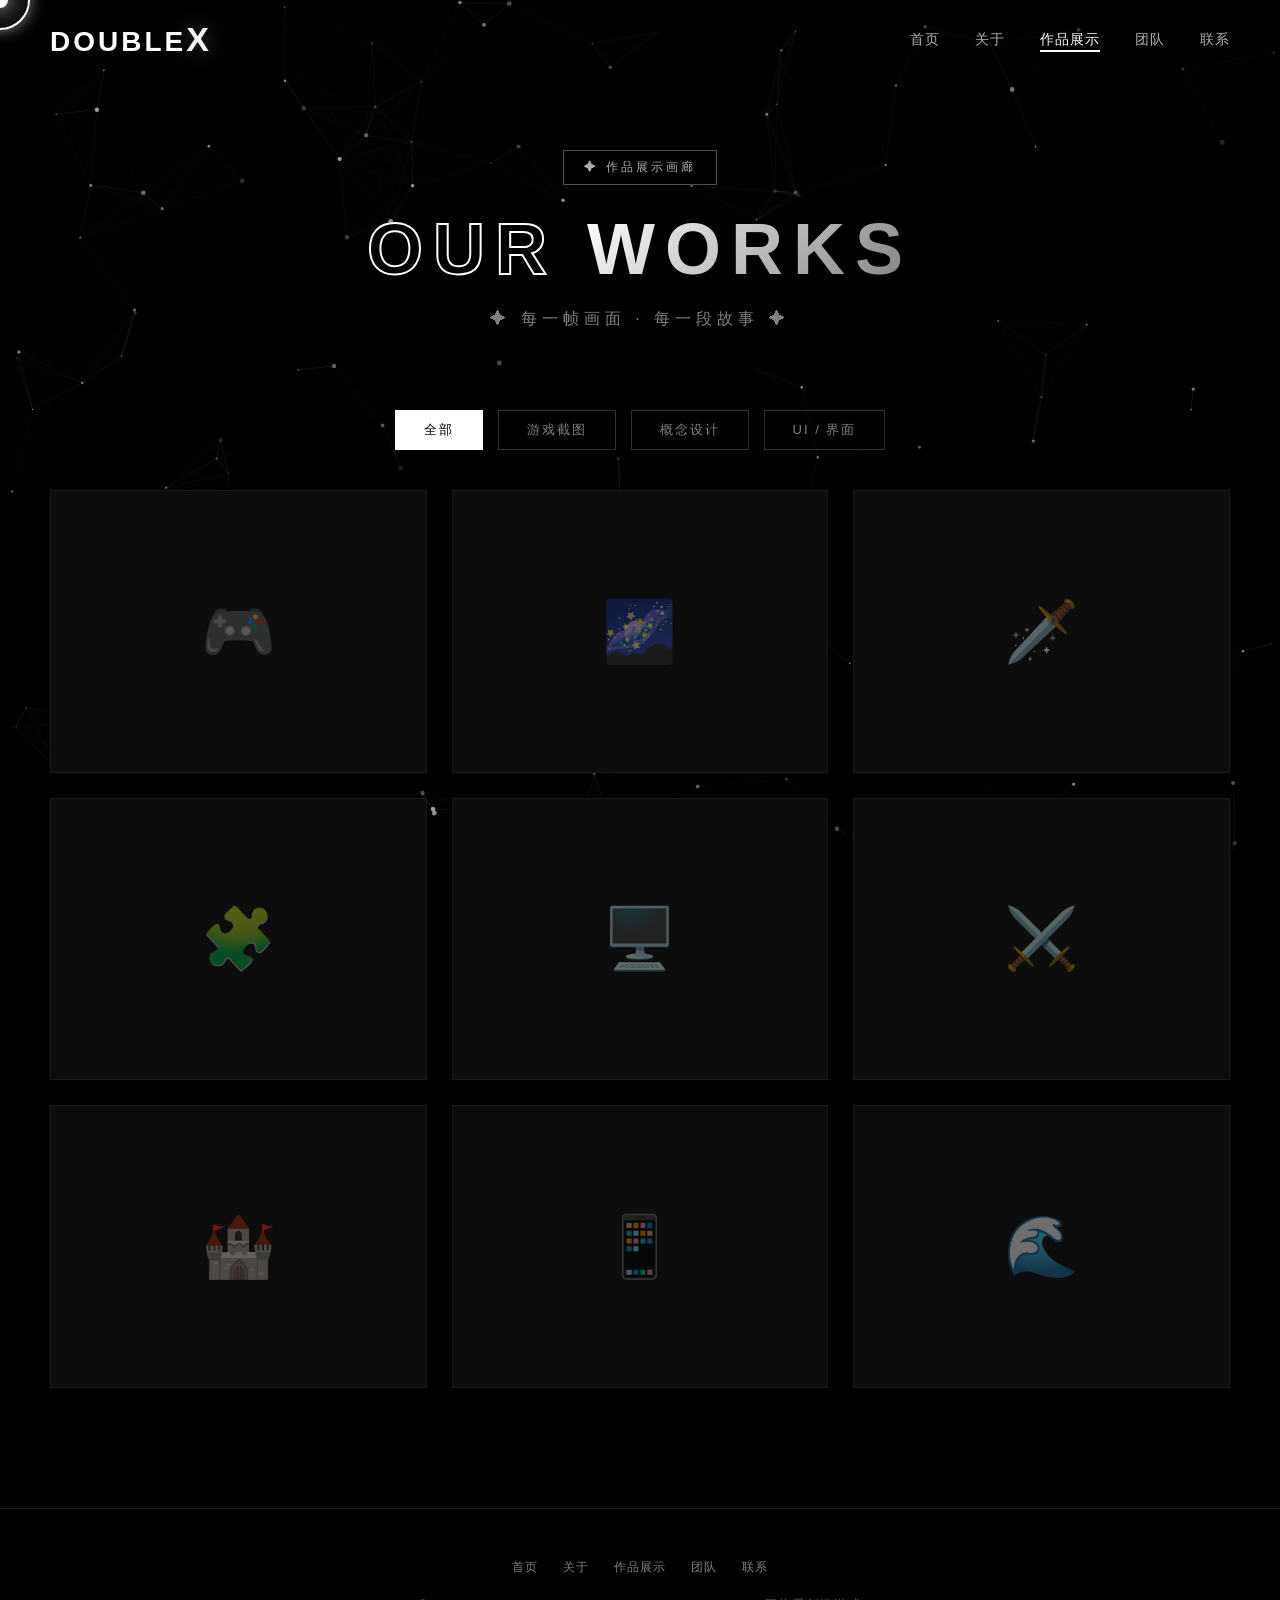
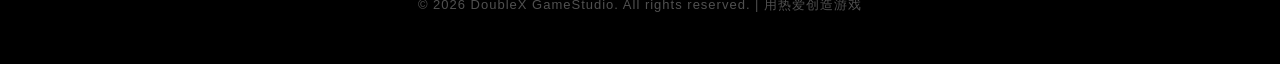
==== works/index.html @ 0516cadc "二级页面" ====
<!DOCTYPE html>
<html lang="zh-CN">
<head>
    <meta charset="UTF-8">
    <meta name="viewport" content="width=device-width, initial-scale=1.0">
    <title>作品展示 | DoubleX GameStudio</title>
    <style>
        /* ===== 全局重置 & 基础样式 ===== */
        * {
            margin: 0;
            padding: 0;
            box-sizing: border-box;
        }

        :root {
            --black: #000000;
            --white: #ffffff;
            --gray-100: #f5f5f5;
            --gray-200: #e0e0e0;
            --gray-300: #b0b0b0;
            --gray-400: #808080;
            --gray-500: #505050;
            --gray-600: #303030;
            --gray-700: #1a1a1a;
            --gray-800: #0d0d0d;
        }

        html {
            scroll-behavior: smooth;
        }

        body {
            font-family: 'Segoe UI', 'PingFang SC', 'Microsoft YaHei', sans-serif;
            background: var(--black);
            color: var(--white);
            overflow-x: hidden;
            cursor: none;
        }

        /* ===== 自定义光标 ===== */
        .cursor-dot {
            position: fixed;
            width: 16px;
            height: 16px;
            background: var(--white);
            border-radius: 50%;
            pointer-events: none;
            z-index: 99999;
            box-shadow: 0 0 20px rgba(255, 255, 255, 1),
                        0 0 40px rgba(255, 255, 255, 0.6),
                        0 0 60px rgba(255, 255, 255, 0.3);
            transform: translate(-50%, -50%);
        }

        .cursor-ring {
            position: fixed;
            width: 60px;
            height: 60px;
            border: 2.5px solid var(--white);
            border-radius: 50%;
            pointer-events: none;
            z-index: 99998;
            transform: translate(-50%, -50%);
            box-shadow: 0 0 15px rgba(255, 255, 255, 0.5),
                        inset 0 0 15px rgba(255, 255, 255, 0.08);
            transition: width 0.2s ease, height 0.2s ease, border-color 0.2s ease, background 0.2s ease;
        }

        .cursor-ring.active {
            width: 80px;
            height: 80px;
            background: rgba(255, 255, 255, 0.1);
            border-color: var(--gray-100);
            box-shadow: 0 0 30px rgba(255, 255, 255, 0.6),
                        inset 0 0 25px rgba(255, 255, 255, 0.08);
        }

        .cursor-ripple {
            position: fixed;
            width: 20px;
            height: 20px;
            border: 1.5px solid var(--white);
            border-radius: 50%;
            pointer-events: none;
            z-index: 99997;
            transform: translate(-50%, -50%);
            animation: rippleOut 0.7s ease-out forwards;
        }

        @keyframes rippleOut {
            0% {
                width: 20px;
                height: 20px;
                opacity: 1;
            }
            100% {
                width: 120px;
                height: 120px;
                opacity: 0;
            }
        }

        /* ===== 粒子背景 Canvas ===== */
        #particle-canvas {
            position: fixed;
            top: 0;
            left: 0;
            width: 100%;
            height: 100%;
            z-index: 0;
            pointer-events: none;
        }

        /* ===== 导航栏 ===== */
        .navbar {
            position: fixed;
            top: 0;
            left: 0;
            width: 100%;
            padding: 20px 50px;
            display: flex;
            justify-content: space-between;
            align-items: center;
            z-index: 1000;
            transition: all 0.4s ease;
            background: transparent;
        }

        .navbar.scrolled {
            background: rgba(0, 0, 0, 0.9);
            backdrop-filter: blur(20px);
            padding: 15px 50px;
            border-bottom: 1px solid rgba(255, 255, 255, 0.05);
        }

        .logo {
            font-size: 28px;
            font-weight: 900;
            letter-spacing: 3px;
            text-transform: uppercase;
            color: var(--white);
            text-decoration: none;
        }

        .logo .highlight-x {
            color: var(--gray-100);
            font-size: 34px;
            font-weight: 900;
            text-shadow: 0 0 20px rgba(255, 255, 255, 0.3);
        }

        .nav-links {
            display: flex;
            list-style: none;
            gap: 35px;
        }

        .nav-links a {
            color: var(--gray-300);
            text-decoration: none;
            font-size: 14px;
            font-weight: 500;
            letter-spacing: 1px;
            text-transform: uppercase;
            transition: all 0.3s ease;
            position: relative;
            padding: 5px 0;
        }

        .nav-links a::after {
            content: '';
            position: absolute;
            bottom: 0;
            left: 0;
            width: 0;
            height: 2px;
            background: var(--white);
            transition: width 0.3s ease;
        }

        .nav-links a:hover,
        .nav-links a.active {
            color: var(--white);
        }

        .nav-links a:hover::after,
        .nav-links a.active::after {
            width: 100%;
        }

        .menu-toggle {
            display: none;
            flex-direction: column;
            cursor: pointer;
            gap: 6px;
        }

        .menu-toggle span {
            width: 28px;
            height: 2px;
            background: var(--white);
            transition: all 0.3s ease;
        }

        .menu-toggle.active span:nth-child(1) {
            transform: rotate(45deg) translate(6px, 6px);
        }

        .menu-toggle.active span:nth-child(2) {
            opacity: 0;
        }

        .menu-toggle.active span:nth-child(3) {
            transform: rotate(-45deg) translate(6px, -6px);
        }

        /* ===== 页面 Header ===== */
        .page-header {
            position: relative;
            z-index: 1;
            min-height: 45vh;
            display: flex;
            flex-direction: column;
            justify-content: center;
            align-items: center;
            text-align: center;
            padding: 150px 50px 80px;
        }

        .page-header .header-badge {
            display: inline-block;
            padding: 8px 20px;
            border: 1px solid var(--gray-500);
            color: var(--gray-300);
            font-size: 12px;
            letter-spacing: 3px;
            text-transform: uppercase;
            margin-bottom: 25px;
            animation: fadeInDown 1s ease;
        }

        .page-header .header-title {
            font-size: 72px;
            font-weight: 900;
            letter-spacing: 10px;
            text-transform: uppercase;
            line-height: 1.1;
            margin-bottom: 20px;
            animation: fadeInUp 1s ease 0.2s both;
        }

        .page-header .header-title .stroke-text {
            -webkit-text-stroke: 2px var(--white);
            color: transparent;
        }

        .page-header .header-title .fill-text {
            background: linear-gradient(135deg, var(--white) 0%, var(--gray-400) 100%);
            -webkit-background-clip: text;
            -webkit-text-fill-color: transparent;
        }

        .page-header .header-subtitle {
            font-size: 16px;
            color: var(--gray-400);
            letter-spacing: 5px;
            animation: fadeInUp 1s ease 0.4s both;
        }

        /* ===== 分类筛选栏 ===== */
        .filter-bar {
            position: relative;
            z-index: 1;
            display: flex;
            justify-content: center;
            gap: 15px;
            flex-wrap: wrap;
            padding: 0 50px 40px;
        }

        .filter-btn {
            padding: 10px 28px;
            background: transparent;
            border: 1px solid var(--gray-600);
            color: var(--gray-400);
            font-size: 13px;
            font-weight: 500;
            letter-spacing: 2px;
            text-transform: uppercase;
            cursor: pointer;
            transition: all 0.3s ease;
            font-family: inherit;
        }

        .filter-btn:hover {
            border-color: var(--gray-300);
            color: var(--gray-200);
        }

        .filter-btn.active {
            background: var(--white);
            color: var(--black);
            border-color: var(--white);
        }

        /* ===== 作品画廊网格 ===== */
        .gallery-section {
            position: relative;
            z-index: 1;
            padding: 0 50px 120px;
        }

        .gallery-grid {
            display: grid;
            grid-template-columns: repeat(3, 1fr);
            gap: 25px;
            max-width: 1300px;
            margin: 0 auto;
        }

        .gallery-item {
            position: relative;
            overflow: hidden;
            border: 1px solid var(--gray-700);
            aspect-ratio: 4 / 3;
            cursor: pointer;
            transition: all 0.4s ease;
        }

        .gallery-item:hover {
            border-color: var(--gray-400);
            transform: translateY(-6px);
        }

        .gallery-item .item-image {
            width: 100%;
            height: 100%;
            object-fit: cover;
            transition: all 0.5s ease;
            background: var(--gray-800);
            display: flex;
            align-items: center;
            justify-content: center;
        }

        .gallery-item .item-image .placeholder-icon {
            font-size: 60px;
            opacity: 0.4;
        }

        .gallery-item:hover .item-image {
            transform: scale(1.05);
        }

        .gallery-item .item-overlay {
            position: absolute;
            inset: 0;
            background: linear-gradient(to top, rgba(0,0,0,0.85) 0%, transparent 60%);
            display: flex;
            flex-direction: column;
            justify-content: flex-end;
            padding: 30px;
            opacity: 0;
            transition: opacity 0.4s ease;
        }

        .gallery-item:hover .item-overlay {
            opacity: 1;
        }

        .item-overlay h3 {
            font-size: 20px;
            font-weight: 700;
            margin-bottom: 6px;
        }

        .item-overlay .item-category {
            font-size: 11px;
            letter-spacing: 2px;
            text-transform: uppercase;
            color: var(--gray-400);
            margin-bottom: 10px;
        }

        .item-overlay .item-desc {
            font-size: 13px;
            color: var(--gray-300);
            line-height: 1.5;
        }

        .item-overlay .view-btn {
            display: inline-block;
            margin-top: 15px;
            padding: 8px 20px;
            border: 1px solid var(--white);
            color: var(--white);
            font-size: 11px;
            letter-spacing: 2px;
            text-transform: uppercase;
            text-decoration: none;
            transition: all 0.3s ease;
            align-self: flex-start;
        }

        .item-overlay .view-btn:hover {
            background: var(--white);
            color: var(--black);
        }

        /* ===== 灯箱/Lightbox ===== */
        .lightbox {
            position: fixed;
            inset: 0;
            background: rgba(0, 0, 0, 0.95);
            z-index: 20000;
            display: flex;
            align-items: center;
            justify-content: center;
            opacity: 0;
            pointer-events: none;
            transition: opacity 0.4s ease;
        }

        .lightbox.open {
            opacity: 1;
            pointer-events: auto;
        }

        .lightbox .lightbox-content {
            position: relative;
            max-width: 85vw;
            max-height: 85vh;
        }

        .lightbox .lightbox-image {
            max-width: 100%;
            max-height: 80vh;
            display: block;
            border: 1px solid var(--gray-600);
            background: var(--gray-800);
        }

        .lightbox .lightbox-info {
            text-align: center;
            margin-top: 20px;
        }

        .lightbox .lightbox-info h3 {
            font-size: 22px;
            font-weight: 700;
            letter-spacing: 2px;
        }

        .lightbox .lightbox-info p {
            color: var(--gray-400);
            font-size: 13px;
            letter-spacing: 1px;
            margin-top: 6px;
        }

        .lightbox .lightbox-close {
            position: absolute;
            top: 30px;
            right: 40px;
            width: 50px;
            height: 50px;
            background: transparent;
            border: 2px solid var(--gray-500);
            color: var(--white);
            font-size: 24px;
            cursor: pointer;
            transition: all 0.3s ease;
            display: flex;
            align-items: center;
            justify-content: center;
            z-index: 20001;
        }

        .lightbox .lightbox-close:hover {
            border-color: var(--white);
            background: rgba(255,255,255,0.1);
        }

        .lightbox .lightbox-close .close-icon {
            font-size: 28px;
            font-weight: 300;
            line-height: 1;
        }

        /* ===== Footer ===== */
        .footer {
            text-align: center;
            padding: 50px;
            border-top: 1px solid var(--gray-700);
            background: var(--black);
            position: relative;
            z-index: 1;
        }

        .footer p {
            color: var(--gray-500);
            font-size: 13px;
            letter-spacing: 1px;
        }

        .footer .footer-links {
            display: flex;
            justify-content: center;
            gap: 25px;
            margin-bottom: 20px;
        }

        .footer .footer-links a {
            color: var(--gray-400);
            text-decoration: none;
            font-size: 12px;
            letter-spacing: 1px;
            text-transform: uppercase;
            transition: color 0.3s ease;
        }

        .footer .footer-links a:hover {
            color: var(--white);
        }

        /* ===== 滚动动画 ===== */
        .reveal {
            opacity: 0;
            transform: translateY(60px);
            transition: all 0.8s ease;
        }

        .reveal.visible {
            opacity: 1;
            transform: translateY(0);
        }

        .reveal-up {
            opacity: 0;
            transform: translateY(40px);
            transition: all 0.6s ease;
        }

        .reveal-up.visible {
            opacity: 1;
            transform: translateY(0);
        }

        /* ===== 关键帧动画 ===== */
        @keyframes fadeInDown {
            from {
                opacity: 0;
                transform: translateY(-40px);
            }
            to {
                opacity: 1;
                transform: translateY(0);
            }
        }

        @keyframes fadeInUp {
            from {
                opacity: 0;
                transform: translateY(40px);
            }
            to {
                opacity: 1;
                transform: translateY(0);
            }
        }

        /* ===== 响应式设计 ===== */
        @media (max-width: 1024px) {
            .gallery-grid {
                grid-template-columns: repeat(2, 1fr);
            }

            .page-header .header-title {
                font-size: 48px;
                letter-spacing: 6px;
            }
        }

        @media (max-width: 768px) {
            .page-header {
                padding: 120px 25px 60px;
            }

            .gallery-section {
                padding: 0 25px 80px;
            }

            .filter-bar {
                padding: 0 25px 30px;
            }

            .gallery-grid {
                grid-template-columns: 1fr;
            }

            .navbar {
                padding: 15px 25px;
            }

            .nav-links {
                display: none;
                position: absolute;
                top: 100%;
                left: 0;
                width: 100%;
                background: rgba(0, 0, 0, 0.98);
                flex-direction: column;
                padding: 30px;
                gap: 25px;
                border-bottom: 1px solid var(--gray-700);
            }

            .nav-links.active {
                display: flex;
            }

            .menu-toggle {
                display: flex;
            }

            .page-header .header-title {
                font-size: 34px;
                letter-spacing: 4px;
            }

            .lightbox .lightbox-close {
                top: 15px;
                right: 15px;
                width: 40px;
                height: 40px;
            }

            body {
                cursor: auto;
            }

            .cursor-dot,
            .cursor-ring,
            .cursor-ripple {
                display: none !important;
            }
        }

        @media (max-width: 480px) {
            .page-header .header-title {
                font-size: 26px;
                letter-spacing: 2px;
            }

            .page-header .header-title .stroke-text {
                -webkit-text-stroke: 1px var(--white);
            }

            .filter-btn {
                padding: 8px 18px;
                font-size: 11px;
                letter-spacing: 1px;
            }
        }
    </style>
</head>
<body>

    <!-- ===== 自定义光标 ===== -->
    <div class="cursor-dot" id="cursorDot"></div>
    <div class="cursor-ring" id="cursorRing"></div>

    <!-- ===== 粒子背景 Canvas ===== -->
    <canvas id="particle-canvas"></canvas>

    <!-- ===== 导航栏 ===== -->
    <nav class="navbar" id="navbar">
        <a href="../index.html" class="logo">Double<span class="highlight-x">X</span></a>
        <ul class="nav-links" id="navLinks">
            <li><a href="../index.html">首页</a></li>
            <li><a href="../index.html#about">关于</a></li>
            <li><a href="index.html" class="active">作品展示</a></li>
            <li><a href="../index.html#team">团队</a></li>
            <li><a href="../index.html#contact">联系</a></li>
        </ul>
        <div class="menu-toggle" id="menuToggle">
            <span></span>
            <span></span>
            <span></span>
        </div>
    </nav>

    <!-- ===== 页面头部 ===== -->
    <header class="page-header">
        <div class="header-badge">✦ 作品展示画廊</div>
        <h1 class="header-title">
            <span class="stroke-text">OUR</span>
            <span class="fill-text"> WORKS</span>
        </h1>
        <p class="header-subtitle">✦ 每一帧画面 · 每一段故事 ✦</p>
    </header>

    <!-- ===== 分类筛选栏 ===== -->
    <div class="filter-bar">
        <button class="filter-btn active" data-filter="all">全部</button>
        <button class="filter-btn" data-filter="game">游戏截图</button>
        <button class="filter-btn" data-filter="art">概念设计</button>
        <button class="filter-btn" data-filter="ui">UI / 界面</button>
    </div>

    <!-- ===== 作品画廊 ===== -->
    <section class="gallery-section">
        <div class="gallery-grid" id="galleryGrid">

            <!-- #01 游戏截图 -->
            <div class="gallery-item reveal-up" data-category="game">
                <div class="item-image">
                    <span class="placeholder-icon">🎮</span>
                </div>
                <div class="item-overlay">
                    <span class="item-category">游戏截图</span>
                    <h3>暗影突袭 - 赛博都市</h3>
                    <p class="item-desc">霓虹灯下的赛博朋克都市，快节奏战斗场景</p>
                    <span class="view-btn" data-index="0">查看大图</span>
                </div>
            </div>

            <!-- #02 概念设计 -->
            <div class="gallery-item reveal-up" data-category="art">
                <div class="item-image">
                    <span class="placeholder-icon">🌌</span>
                </div>
                <div class="item-overlay">
                    <span class="item-category">概念设计</span>
                    <h3>星际迷途 - 太空站</h3>
                    <p class="item-desc">浩瀚宇宙中的废弃空间站，充满未知与神秘</p>
                    <span class="view-btn" data-index="1">查看大图</span>
                </div>
            </div>

            <!-- #03 游戏截图 -->
            <div class="gallery-item reveal-up" data-category="game">
                <div class="item-image">
                    <span class="placeholder-icon">🗡️</span>
                </div>
                <div class="item-overlay">
                    <span class="item-category">游戏截图</span>
                    <h3>失落王朝 - 地牢深处</h3>
                    <p class="item-desc">像素风格的 rogue-like 地牢探险之旅</p>
                    <span class="view-btn" data-index="2">查看大图</span>
                </div>
            </div>

            <!-- #04 概念设计 -->
            <div class="gallery-item reveal-up" data-category="art">
                <div class="item-image">
                    <span class="placeholder-icon">🧩</span>
                </div>
                <div class="item-overlay">
                    <span class="item-category">概念设计</span>
                    <h3>梦境编织者 - 潜意识</h3>
                    <p class="item-desc">探索人类潜意识的超现实梦境世界</p>
                    <span class="view-btn" data-index="3">查看大图</span>
                </div>
            </div>

            <!-- #05 UI/界面 -->
            <div class="gallery-item reveal-up" data-category="ui">
                <div class="item-image">
                    <span class="placeholder-icon">🖥️</span>
                </div>
                <div class="item-overlay">
                    <span class="item-category">UI / 界面</span>
                    <h3>暗影突袭 - HUD 设计</h3>
                    <p class="item-desc">极简赛博朋克风格的游戏HUD界面设计</p>
                    <span class="view-btn" data-index="4">查看大图</span>
                </div>
            </div>

            <!-- #06 游戏截图 -->
            <div class="gallery-item reveal-up" data-category="game">
                <div class="item-image">
                    <span class="placeholder-icon">⚔️</span>
                </div>
                <div class="item-overlay">
                    <span class="item-category">游戏截图</span>
                    <h3>暗影突袭 - BOSS战</h3>
                    <p class="item-desc">与巨型机甲BOSS的史诗级战斗场景</p>
                    <span class="view-btn" data-index="5">查看大图</span>
                </div>
            </div>

            <!-- #07 概念设计 -->
            <div class="gallery-item reveal-up" data-category="art">
                <div class="item-image">
                    <span class="placeholder-icon">🏰</span>
                </div>
                <div class="item-overlay">
                    <span class="item-category">概念设计</span>
                    <h3>失落王朝 - 古城遗迹</h3>
                    <p class="item-desc">被遗忘的古代文明遗迹概念原画</p>
                    <span class="view-btn" data-index="6">查看大图</span>
                </div>
            </div>

            <!-- #08 UI/界面 -->
            <div class="gallery-item reveal-up" data-category="ui">
                <div class="item-image">
                    <span class="placeholder-icon">📱</span>
                </div>
                <div class="item-overlay">
                    <span class="item-category">UI / 界面</span>
                    <h3>星际迷途 - 星图导航</h3>
                    <p class="item-desc">开放世界太空探索的星图导航界面</p>
                    <span class="view-btn" data-index="7">查看大图</span>
                </div>
            </div>

            <!-- #09 游戏截图 -->
            <div class="gallery-item reveal-up" data-category="game">
                <div class="item-image">
                    <span class="placeholder-icon">🌊</span>
                </div>
                <div class="item-overlay">
                    <span class="item-category">游戏截图</span>
                    <h3>梦境编织者 - 记忆之海</h3>
                    <p class="item-desc">漂浮在记忆之海中的叙事解谜冒险</p>
                    <span class="view-btn" data-index="8">查看大图</span>
                </div>
            </div>

        </div>
    </section>

    <!-- ===== 灯箱弹窗 ===== -->
    <div class="lightbox" id="lightbox">
        <button class="lightbox-close" id="lightboxClose">
            <span class="close-icon">✕</span>
        </button>
        <div class="lightbox-content">
            <div class="item-image" id="lightboxImage" style="min-width: 400px; min-height: 300px; display: flex; align-items: center; justify-content: center; font-size: 80px;">
            </div>
            <div class="lightbox-info">
                <h3 id="lightboxTitle"></h3>
                <p id="lightboxDesc"></p>
            </div>
        </div>
    </div>

    <!-- ===== Footer ===== -->
    <footer class="footer">
        <div class="footer-links">
            <a href="../index.html">首页</a>
            <a href="../index.html#about">关于</a>
            <a href="index.html">作品展示</a>
            <a href="../index.html#team">团队</a>
            <a href="../index.html#contact">联系</a>
        </div>
        <p>&copy; 2026 DoubleX GameStudio. All rights reserved. | 用热爱创造游戏</p>
    </footer>

    <script>
        // ===================================================================
        // 1. 粒子背景系统
        // ===================================================================
        const canvas = document.getElementById('particle-canvas');
        const ctx = canvas.getContext('2d');
        let particles = [];
        let mouse = { x: null, y: null, radius: 150 };

        function resizeCanvas() {
            canvas.width = window.innerWidth;
            canvas.height = window.innerHeight;
        }

        resizeCanvas();
        window.addEventListener('resize', resizeCanvas);

        class Particle {
            constructor() {
                this.reset();
            }

            reset() {
                this.x = Math.random() * canvas.width;
                this.y = Math.random() * canvas.height;
                this.size = Math.random() * 2 + 0.5;
                this.baseSize = this.size;
                this.speedX = (Math.random() - 0.5) * 0.5;
                this.speedY = (Math.random() - 0.5) * 0.5;
                this.opacity = Math.random() * 0.5 + 0.1;
            }

            update() {
                this.x += this.speedX;
                this.y += this.speedY;

                if (mouse.x !== null) {
                    const dx = this.x - mouse.x;
                    const dy = this.y - mouse.y;
                    const dist = Math.sqrt(dx * dx + dy * dy);
                    if (dist < mouse.radius) {
                        const force = (mouse.radius - dist) / mouse.radius;
                        const dirX = dx / dist;
                        const dirY = dy / dist;
                        this.x += dirX * force * 3;
                        this.y += dirY * force * 3;
                    }
                }

                if (this.x < 0 || this.x > canvas.width ||
                    this.y < 0 || this.y > canvas.height) {
                    this.reset();
                }
            }

            draw() {
                ctx.beginPath();
                ctx.arc(this.x, this.y, this.size, 0, Math.PI * 2);
                ctx.fillStyle = `rgba(255, 255, 255, ${this.opacity})`;
                ctx.fill();
            }
        }

        function initParticles() {
            const count = Math.min(Math.floor((canvas.width * canvas.height) / 8000), 150);
            particles = [];
            for (let i = 0; i < count; i++) {
                particles.push(new Particle());
            }
        }

        initParticles();
        window.addEventListener('resize', () => {
            resizeCanvas();
            initParticles();
        });

        function drawConnections() {
            for (let i = 0; i < particles.length; i++) {
                for (let j = i + 1; j < particles.length; j++) {
                    const dx = particles[i].x - particles[j].x;
                    const dy = particles[i].y - particles[j].y;
                    const dist = Math.sqrt(dx * dx + dy * dy);
                    const maxDist = 120;

                    if (dist < maxDist) {
                        const opacity = (1 - dist / maxDist) * 0.2;
                        ctx.beginPath();
                        ctx.moveTo(particles[i].x, particles[i].y);
                        ctx.lineTo(particles[j].x, particles[j].y);
                        ctx.strokeStyle = `rgba(255, 255, 255, ${opacity})`;
                        ctx.lineWidth = 0.5;
                        ctx.stroke();
                    }
                }
            }
        }

        function animateParticles() {
            ctx.clearRect(0, 0, canvas.width, canvas.height);
            particles.forEach(p => {
                p.update();
                p.draw();
            });
            drawConnections();
            requestAnimationFrame(animateParticles);
        }

        animateParticles();

        document.addEventListener('mousemove', (e) => {
            mouse.x = e.clientX;
            mouse.y = e.clientY;
        });

        document.addEventListener('mouseleave', () => {
            mouse.x = null;
            mouse.y = null;
        });

        // ===================================================================
        // 2. 自定义光标
        // ===================================================================
        const cursorDot = document.getElementById('cursorDot');
        const cursorRing = document.getElementById('cursorRing');
        let ringX = 0, ringY = 0;
        let mouseX = 0, mouseY = 0;

        document.addEventListener('mousemove', (e) => {
            mouseX = e.clientX;
            mouseY = e.clientY;
            cursorDot.style.left = mouseX + 'px';
            cursorDot.style.top = mouseY + 'px';
        });

        function animateCursor() {
            ringX += (mouseX - ringX) * 0.35;
            ringY += (mouseY - ringY) * 0.35;
            cursorRing.style.left = ringX + 'px';
            cursorRing.style.top = ringY + 'px';
            requestAnimationFrame(animateCursor);
        }

        animateCursor();

        document.querySelectorAll('a, button, .gallery-item, .filter-btn, .view-btn').forEach(el => {
            el.addEventListener('mouseenter', () => {
                cursorRing.classList.add('active');
            });
            el.addEventListener('mouseleave', () => {
                cursorRing.classList.remove('active');
            });
        });

        document.addEventListener('click', (e) => {
            const ripple = document.createElement('div');
            ripple.className = 'cursor-ripple';
            ripple.style.left = e.clientX + 'px';
            ripple.style.top = e.clientY + 'px';
            document.body.appendChild(ripple);
            setTimeout(() => ripple.remove(), 600);
        });

        if ('ontouchstart' in window) {
            cursorDot.style.display = 'none';
            cursorRing.style.display = 'none';
        }

        // ===================================================================
        // 3. 移动端菜单
        // ===================================================================
        const menuToggle = document.getElementById('menuToggle');
        const navLinks = document.getElementById('navLinks');

        menuToggle.addEventListener('click', () => {
            menuToggle.classList.toggle('active');
            navLinks.classList.toggle('active');
        });

        navLinks.querySelectorAll('a').forEach(link => {
            link.addEventListener('click', () => {
                menuToggle.classList.remove('active');
                navLinks.classList.remove('active');
            });
        });

        // ===================================================================
        // 4. 导航栏滚动效果
        // ===================================================================
        const navbar = document.getElementById('navbar');
        window.addEventListener('scroll', () => {
            if (window.scrollY > 80) {
                navbar.classList.add('scrolled');
            } else {
                navbar.classList.remove('scrolled');
            }
        });

        // ===================================================================
        // 5. 滚动动画 (Intersection Observer)
        // ===================================================================
        const revealElements = document.querySelectorAll('.reveal, .reveal-up');
        const observerOptions = { threshold: 0.1, rootMargin: '0px 0px -50px 0px' };
        const observer = new IntersectionObserver((entries) => {
            entries.forEach(entry => {
                if (entry.isIntersecting) {
                    entry.target.classList.add('visible');
                }
            });
        }, observerOptions);
        revealElements.forEach(el => observer.observe(el));

        // ===================================================================
        // 6. 分类筛选功能
        // ===================================================================
        const filterBtns = document.querySelectorAll('.filter-btn');
        const galleryItems = document.querySelectorAll('.gallery-item');

        filterBtns.forEach(btn => {
            btn.addEventListener('click', () => {
                filterBtns.forEach(b => b.classList.remove('active'));
                btn.classList.add('active');

                const filter = btn.dataset.filter;

                galleryItems.forEach(item => {
                    if (filter === 'all' || item.dataset.category === filter) {
                        item.style.display = 'block';
                        // 触发重排后添加动画
                        setTimeout(() => {
                            item.style.opacity = '1';
                            item.style.transform = 'translateY(0)';
                        }, 50);
                    } else {
                        item.style.opacity = '0';
                        item.style.transform = 'translateY(20px)';
                        setTimeout(() => {
                            item.style.display = 'none';
                        }, 400);
                    }
                });
            });
        });

        // ===================================================================
        // 7. 灯箱功能
        // ===================================================================
        const lightbox = document.getElementById('lightbox');
        const lightboxImage = document.getElementById('lightboxImage');
        const lightboxTitle = document.getElementById('lightboxTitle');
        const lightboxDesc = document.getElementById('lightboxDesc');
        const lightboxClose = document.getElementById('lightboxClose');

        const galleryData = [
            { title: '暗影突袭 - 赛博都市', desc: '霓虹灯下的赛博朋克都市，快节奏战斗场景', icon: '🎮', category: '游戏截图' },
            { title: '星际迷途 - 太空站', desc: '浩瀚宇宙中的废弃空间站，充满未知与神秘', icon: '🌌', category: '概念设计' },
            { title: '失落王朝 - 地牢深处', desc: '像素风格的 rogue-like 地牢探险之旅', icon: '🗡️', category: '游戏截图' },
            { title: '梦境编织者 - 潜意识', desc: '探索人类潜意识的超现实梦境世界', icon: '🧩', category: '概念设计' },
            { title: '暗影突袭 - HUD 设计', desc: '极简赛博朋克风格的游戏HUD界面设计', icon: '🖥️', category: 'UI / 界面' },
            { title: '暗影突袭 - BOSS战', desc: '与巨型机甲BOSS的史诗级战斗场景', icon: '⚔️', category: '游戏截图' },
            { title: '失落王朝 - 古城遗迹', desc: '被遗忘的古代文明遗迹概念原画', icon: '🏰', category: '概念设计' },
            { title: '星际迷途 - 星图导航', desc: '开放世界太空探索的星图导航界面', icon: '📱', category: 'UI / 界面' },
            { title: '梦境编织者 - 记忆之海', desc: '漂浮在记忆之海中的叙事解谜冒险', icon: '🌊', category: '游戏截图' },
        ];

        function openLightbox(index) {
            const data = galleryData[index];
            lightboxImage.innerHTML = `<span style="font-size:120px; opacity:0.3;">${data.icon}</span>`;
            lightboxTitle.textContent = data.title;
            lightboxDesc.textContent = data.category + ' — ' + data.desc;
            lightbox.classList.add('open');
            document.body.style.overflow = 'hidden';
        }

        function closeLightboxFunc() {
            lightbox.classList.remove('open');
            document.body.style.overflow = '';
        }

        document.querySelectorAll('.view-btn').forEach(btn => {
            btn.addEventListener('click', (e) => {
                e.stopPropagation();
                const index = parseInt(btn.dataset.index);
                openLightbox(index);
            });
        });

        document.querySelectorAll('.gallery-item').forEach((item, index) => {
            item.addEventListener('click', () => {
                openLightbox(index);
            });
        });

        lightboxClose.addEventListener('click', closeLightboxFunc);
        lightbox.addEventListener('click', (e) => {
            if (e.target === lightbox) {
                closeLightboxFunc();
            }
        });

        document.addEventListener('keydown', (e) => {
            if (e.key === 'Escape') {
                closeLightboxFunc();
            }
        });

        // ===================================================================
        // 8. 控制台彩蛋
        // ===================================================================
        console.log('%c DoubleX GameStudio — 作品展示画廊 ', 'font-size: 24px; font-weight: bold; background: #000; color: #fff; padding: 10px 20px;');
        console.log('%c 每一帧画面，每一段故事 ', 'font-size: 14px; color: #888;');
        console.log('%c 🎨 将你的图片放入 /works/images/ 文件夹即可替换占位符', 'font-size: 12px; color: #666;');
    </script>

</body>
</html>
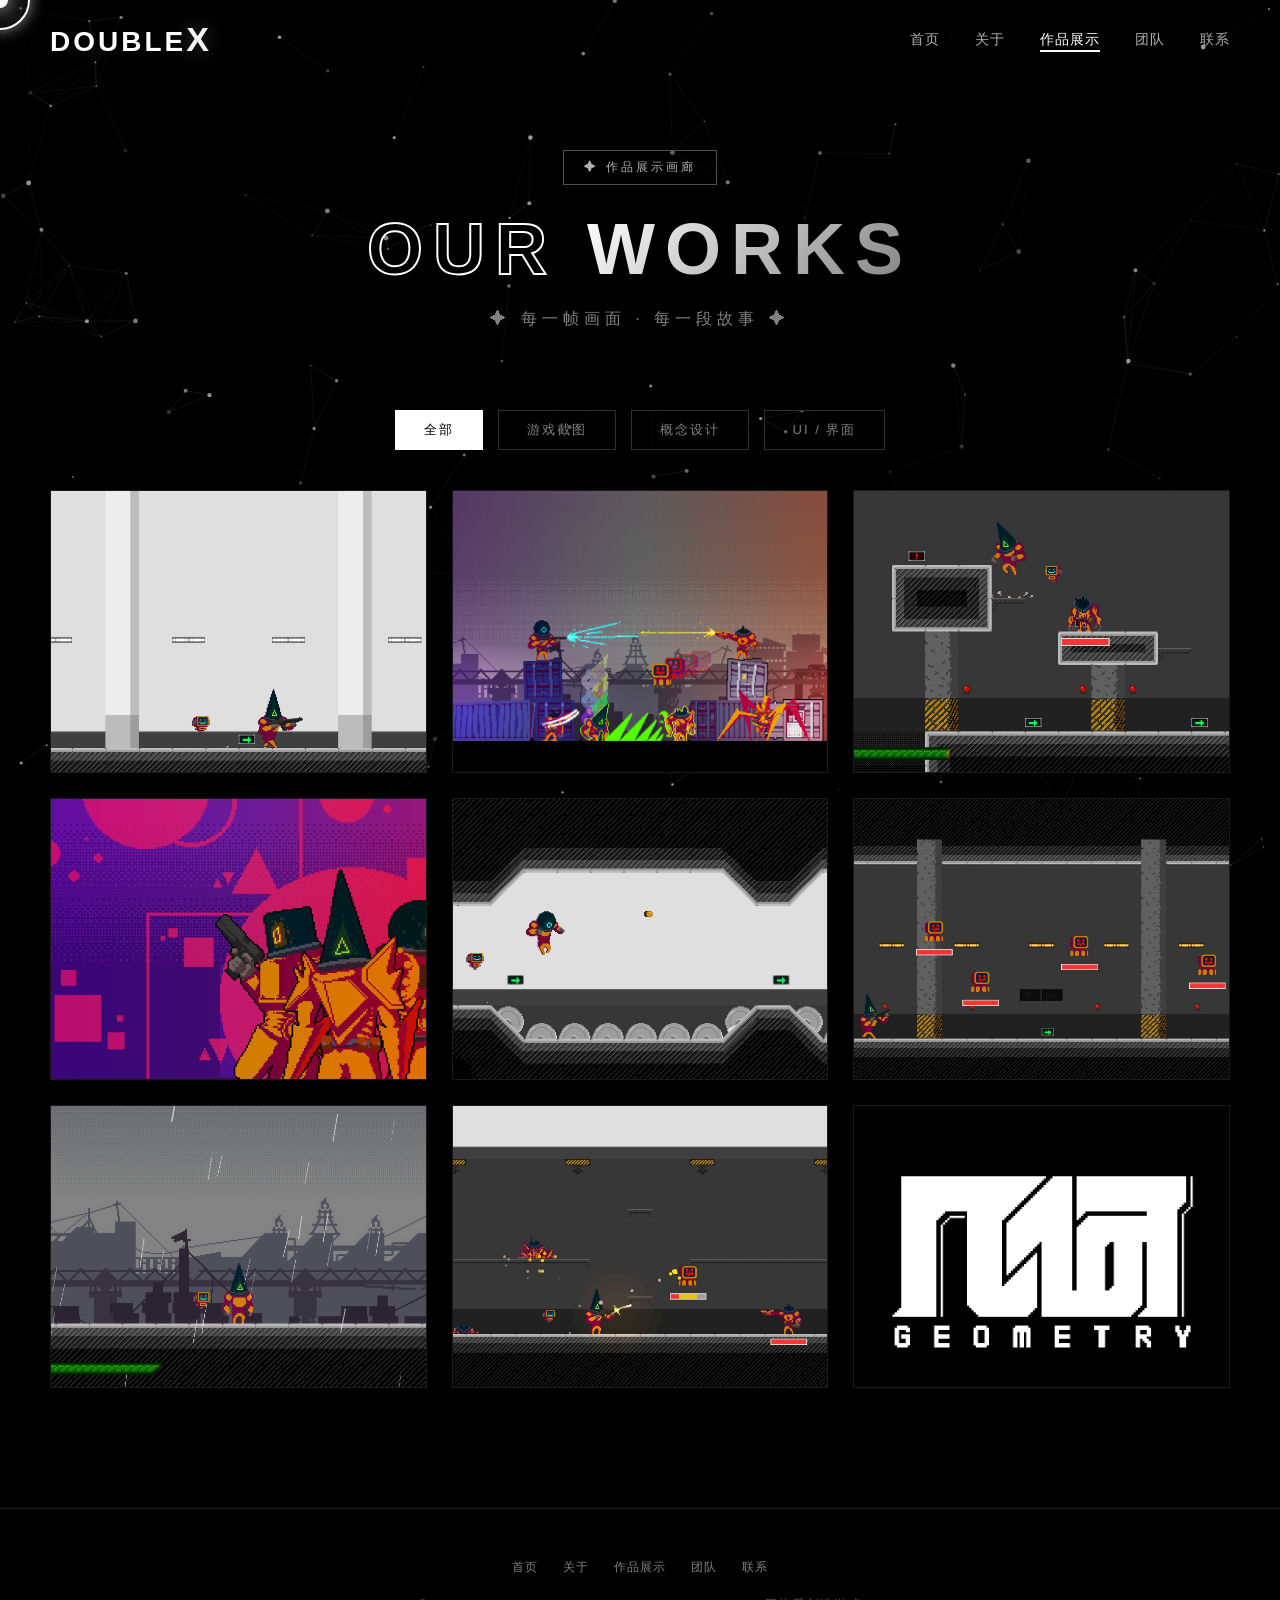
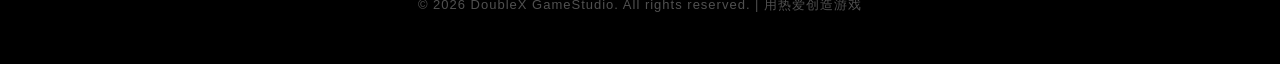
==== commit 2804bb94: "二级页面入口，二级页面细化" ====
--- a/works/index.html
+++ b/works/index.html
@@ -712,119 +712,119 @@
     <section class="gallery-section">
         <div class="gallery-grid" id="galleryGrid">
 
-            <!-- #01 游戏截图 -->
+            <!-- #01 游戏截图 - 几何 -->
             <div class="gallery-item reveal-up" data-category="game">
-                <div class="item-image">
-                    <span class="placeholder-icon">🎮</span>
+                <div class="item-image" style="padding:0; overflow:hidden;">
+                    <img src="images/game/GEOMETRY/《几何》游戏截图_1.jpg" alt="几何" style="width:100%; height:100%; object-fit:cover;">
                 </div>
                 <div class="item-overlay">
                     <span class="item-category">游戏截图</span>
-                    <h3>暗影突袭 - 赛博都市</h3>
-                    <p class="item-desc">霓虹灯下的赛博朋克都市，快节奏战斗场景</p>
+                    <h3>几何 - 极简弹幕</h3>
+                    <p class="item-desc">极简几何美学 × 极致弹幕挑战</p>
                     <span class="view-btn" data-index="0">查看大图</span>
                 </div>
             </div>
 
-            <!-- #02 概念设计 -->
+            <!-- #02 概念设计 - 几何宣传图 -->
             <div class="gallery-item reveal-up" data-category="art">
-                <div class="item-image">
-                    <span class="placeholder-icon">🌌</span>
+                <div class="item-image" style="padding:0; overflow:hidden;">
+                    <img src="images/art/GEOMETRY/《几何》宣传图_1.png" alt="几何宣传图" style="width:100%; height:100%; object-fit:cover;">
                 </div>
                 <div class="item-overlay">
                     <span class="item-category">概念设计</span>
-                    <h3>星际迷途 - 太空站</h3>
-                    <p class="item-desc">浩瀚宇宙中的废弃空间站，充满未知与神秘</p>
+                    <h3>几何 - 宣传图</h3>
+                    <p class="item-desc">几何游戏官方宣传海报概念设计</p>
                     <span class="view-btn" data-index="1">查看大图</span>
                 </div>
             </div>
 
-            <!-- #03 游戏截图 -->
+            <!-- #03 游戏截图 - 几何 -->
             <div class="gallery-item reveal-up" data-category="game">
-                <div class="item-image">
-                    <span class="placeholder-icon">🗡️</span>
+                <div class="item-image" style="padding:0; overflow:hidden;">
+                    <img src="images/game/GEOMETRY/《几何》游戏截图_2.jpg" alt="几何" style="width:100%; height:100%; object-fit:cover;">
                 </div>
                 <div class="item-overlay">
                     <span class="item-category">游戏截图</span>
-                    <h3>失落王朝 - 地牢深处</h3>
-                    <p class="item-desc">像素风格的 rogue-like 地牢探险之旅</p>
+                    <h3>几何 - 色彩风暴</h3>
+                    <p class="item-desc">五彩斑斓的几何弹幕，视觉与操作的双重考验</p>
                     <span class="view-btn" data-index="2">查看大图</span>
                 </div>
             </div>
 
-            <!-- #04 概念设计 -->
+            <!-- #04 概念设计 - 几何宣传图2 -->
             <div class="gallery-item reveal-up" data-category="art">
-                <div class="item-image">
-                    <span class="placeholder-icon">🧩</span>
+                <div class="item-image" style="padding:0; overflow:hidden;">
+                    <img src="images/art/GEOMETRY/《几何》宣传图_2.png" alt="几何宣传图2" style="width:100%; height:100%; object-fit:cover;">
                 </div>
                 <div class="item-overlay">
                     <span class="item-category">概念设计</span>
-                    <h3>梦境编织者 - 潜意识</h3>
-                    <p class="item-desc">探索人类潜意识的超现实梦境世界</p>
+                    <h3>几何 - 概念海报</h3>
+                    <p class="item-desc">几何风格概念海报，展现游戏核心玩法</p>
                     <span class="view-btn" data-index="3">查看大图</span>
                 </div>
             </div>
 
-            <!-- #05 UI/界面 -->
-            <div class="gallery-item reveal-up" data-category="ui">
-                <div class="item-image">
-                    <span class="placeholder-icon">🖥️</span>
-                </div>
-                <div class="item-overlay">
-                    <span class="item-category">UI / 界面</span>
-                    <h3>暗影突袭 - HUD 设计</h3>
-                    <p class="item-desc">极简赛博朋克风格的游戏HUD界面设计</p>
-                    <span class="view-btn" data-index="4">查看大图</span>
-                </div>
-            </div>
-
-            <!-- #06 游戏截图 -->
+            <!-- #05 游戏截图 - 几何 -->
             <div class="gallery-item reveal-up" data-category="game">
-                <div class="item-image">
-                    <span class="placeholder-icon">⚔️</span>
+                <div class="item-image" style="padding:0; overflow:hidden;">
+                    <img src="images/game/GEOMETRY/《几何》游戏截图_3.jpg" alt="几何" style="width:100%; height:100%; object-fit:cover;">
                 </div>
                 <div class="item-overlay">
                     <span class="item-category">游戏截图</span>
-                    <h3>暗影突袭 - BOSS战</h3>
-                    <p class="item-desc">与巨型机甲BOSS的史诗级战斗场景</p>
+                    <h3>几何 - 竞速模式</h3>
+                    <p class="item-desc">高速弹幕穿插躲避，考验极限反应速度</p>
+                    <span class="view-btn" data-index="4">查看大图</span>
+                </div>
+            </div>
+
+            <!-- #06 游戏截图 - 几何 -->
+            <div class="gallery-item reveal-up" data-category="game">
+                <div class="item-image" style="padding:0; overflow:hidden;">
+                    <img src="images/game/GEOMETRY/《几何》游戏截图_4.jpg" alt="几何" style="width:100%; height:100%; object-fit:cover;">
+                </div>
+                <div class="item-overlay">
+                    <span class="item-category">游戏截图</span>
+                    <h3>几何 - 无尽挑战</h3>
+                    <p class="item-desc">层层递进的几何迷宫，挑战你的操作极限</p>
                     <span class="view-btn" data-index="5">查看大图</span>
                 </div>
             </div>
 
-            <!-- #07 概念设计 -->
+            <!-- #07 测试关卡 -->
+            <div class="gallery-item reveal-up" data-category="game">
+                <div class="item-image" style="padding:0; overflow:hidden;">
+                    <img src="images/game/GEOMETRY/《几何》测试关卡_1.png" alt="几何测试关卡" style="width:100%; height:100%; object-fit:cover;">
+                </div>
+                <div class="item-overlay">
+                    <span class="item-category">游戏截图</span>
+                    <h3>几何 - 测试关卡</h3>
+                    <p class="item-desc">开发中的测试关卡，打磨每一处细节</p>
+                    <span class="view-btn" data-index="6">查看大图</span>
+                </div>
+            </div>
+
+            <!-- #08 游戏截图 - 几何 -->
+            <div class="gallery-item reveal-up" data-category="game">
+                <div class="item-image" style="padding:0; overflow:hidden;">
+                    <img src="images/game/GEOMETRY/《几何》游戏截图_5.jpg" alt="几何" style="width:100%; height:100%; object-fit:cover;">
+                </div>
+                <div class="item-overlay">
+                    <span class="item-category">游戏截图</span>
+                    <h3>几何 - BOSS 战</h3>
+                    <p class="item-desc">终极几何BOSS战，极致弹幕盛宴</p>
+                    <span class="view-btn" data-index="7">查看大图</span>
+                </div>
+            </div>
+
+            <!-- #09 几何 Logo -->
             <div class="gallery-item reveal-up" data-category="art">
-                <div class="item-image">
-                    <span class="placeholder-icon">🏰</span>
+                <div class="item-image" style="padding:0; overflow:hidden;">
+                    <img src="images/game/GEOMETRY/《几何》Logo.png" alt="几何Logo" style="width:100%; height:100%; object-fit:cover;">
                 </div>
                 <div class="item-overlay">
                     <span class="item-category">概念设计</span>
-                    <h3>失落王朝 - 古城遗迹</h3>
-                    <p class="item-desc">被遗忘的古代文明遗迹概念原画</p>
-                    <span class="view-btn" data-index="6">查看大图</span>
-                </div>
-            </div>
-
-            <!-- #08 UI/界面 -->
-            <div class="gallery-item reveal-up" data-category="ui">
-                <div class="item-image">
-                    <span class="placeholder-icon">📱</span>
-                </div>
-                <div class="item-overlay">
-                    <span class="item-category">UI / 界面</span>
-                    <h3>星际迷途 - 星图导航</h3>
-                    <p class="item-desc">开放世界太空探索的星图导航界面</p>
-                    <span class="view-btn" data-index="7">查看大图</span>
-                </div>
-            </div>
-
-            <!-- #09 游戏截图 -->
-            <div class="gallery-item reveal-up" data-category="game">
-                <div class="item-image">
-                    <span class="placeholder-icon">🌊</span>
-                </div>
-                <div class="item-overlay">
-                    <span class="item-category">游戏截图</span>
-                    <h3>梦境编织者 - 记忆之海</h3>
-                    <p class="item-desc">漂浮在记忆之海中的叙事解谜冒险</p>
+                    <h3>几何 - 游戏 Logo</h3>
+                    <p class="item-desc">极简几何风格的游戏品牌标识设计</p>
                     <span class="view-btn" data-index="8">查看大图</span>
                 </div>
             </div>
@@ -1113,20 +1113,24 @@
         const lightboxClose = document.getElementById('lightboxClose');
 
         const galleryData = [
-            { title: '暗影突袭 - 赛博都市', desc: '霓虹灯下的赛博朋克都市，快节奏战斗场景', icon: '🎮', category: '游戏截图' },
-            { title: '星际迷途 - 太空站', desc: '浩瀚宇宙中的废弃空间站，充满未知与神秘', icon: '🌌', category: '概念设计' },
-            { title: '失落王朝 - 地牢深处', desc: '像素风格的 rogue-like 地牢探险之旅', icon: '🗡️', category: '游戏截图' },
-            { title: '梦境编织者 - 潜意识', desc: '探索人类潜意识的超现实梦境世界', icon: '🧩', category: '概念设计' },
-            { title: '暗影突袭 - HUD 设计', desc: '极简赛博朋克风格的游戏HUD界面设计', icon: '🖥️', category: 'UI / 界面' },
-            { title: '暗影突袭 - BOSS战', desc: '与巨型机甲BOSS的史诗级战斗场景', icon: '⚔️', category: '游戏截图' },
-            { title: '失落王朝 - 古城遗迹', desc: '被遗忘的古代文明遗迹概念原画', icon: '🏰', category: '概念设计' },
-            { title: '星际迷途 - 星图导航', desc: '开放世界太空探索的星图导航界面', icon: '📱', category: 'UI / 界面' },
-            { title: '梦境编织者 - 记忆之海', desc: '漂浮在记忆之海中的叙事解谜冒险', icon: '🌊', category: '游戏截图' },
+            { title: '几何 - 极简弹幕', desc: '极简几何美学 × 极致弹幕挑战', img: 'images/game/GEOMETRY/《几何》游戏截图_1.jpg', category: '游戏截图' },
+            { title: '几何 - 宣传图', desc: '几何游戏官方宣传海报概念设计', img: 'images/art/GEOMETRY/《几何》宣传图_1.png', category: '概念设计' },
+            { title: '几何 - 色彩风暴', desc: '五彩斑斓的几何弹幕，视觉与操作的双重考验', img: 'images/game/GEOMETRY/《几何》游戏截图_2.jpg', category: '游戏截图' },
+            { title: '几何 - 概念海报', desc: '几何风格概念海报，展现游戏核心玩法', img: 'images/art/GEOMETRY/《几何》宣传图_2.png', category: '概念设计' },
+            { title: '几何 - 竞速模式', desc: '高速弹幕穿插躲避，考验极限反应速度', img: 'images/game/GEOMETRY/《几何》游戏截图_3.jpg', category: '游戏截图' },
+            { title: '几何 - 无尽挑战', desc: '层层递进的几何迷宫，挑战你的操作极限', img: 'images/game/GEOMETRY/《几何》游戏截图_4.jpg', category: '游戏截图' },
+            { title: '几何 - 测试关卡', desc: '开发中的测试关卡，打磨每一处细节', img: 'images/game/GEOMETRY/《几何》测试关卡_1.png', category: '游戏截图' },
+            { title: '几何 - BOSS 战', desc: '终极几何BOSS战，极致弹幕盛宴', img: 'images/game/GEOMETRY/《几何》游戏截图_5.jpg', category: '游戏截图' },
+            { title: '几何 - 游戏 Logo', desc: '极简几何风格的游戏品牌标识设计', img: 'images/game/GEOMETRY/《几何》Logo.png', category: '概念设计' },
         ];
 
         function openLightbox(index) {
             const data = galleryData[index];
-            lightboxImage.innerHTML = `<span style="font-size:120px; opacity:0.3;">${data.icon}</span>`;
+            if (data.img) {
+                lightboxImage.innerHTML = `<img src="${data.img}" alt="${data.title}" style="max-width:100%; max-height:80vh; display:block;">`;
+            } else {
+                lightboxImage.innerHTML = `<span style="font-size:120px; opacity:0.3;">🎮</span>`;
+            }
             lightboxTitle.textContent = data.title;
             lightboxDesc.textContent = data.category + ' — ' + data.desc;
             lightbox.classList.add('open');
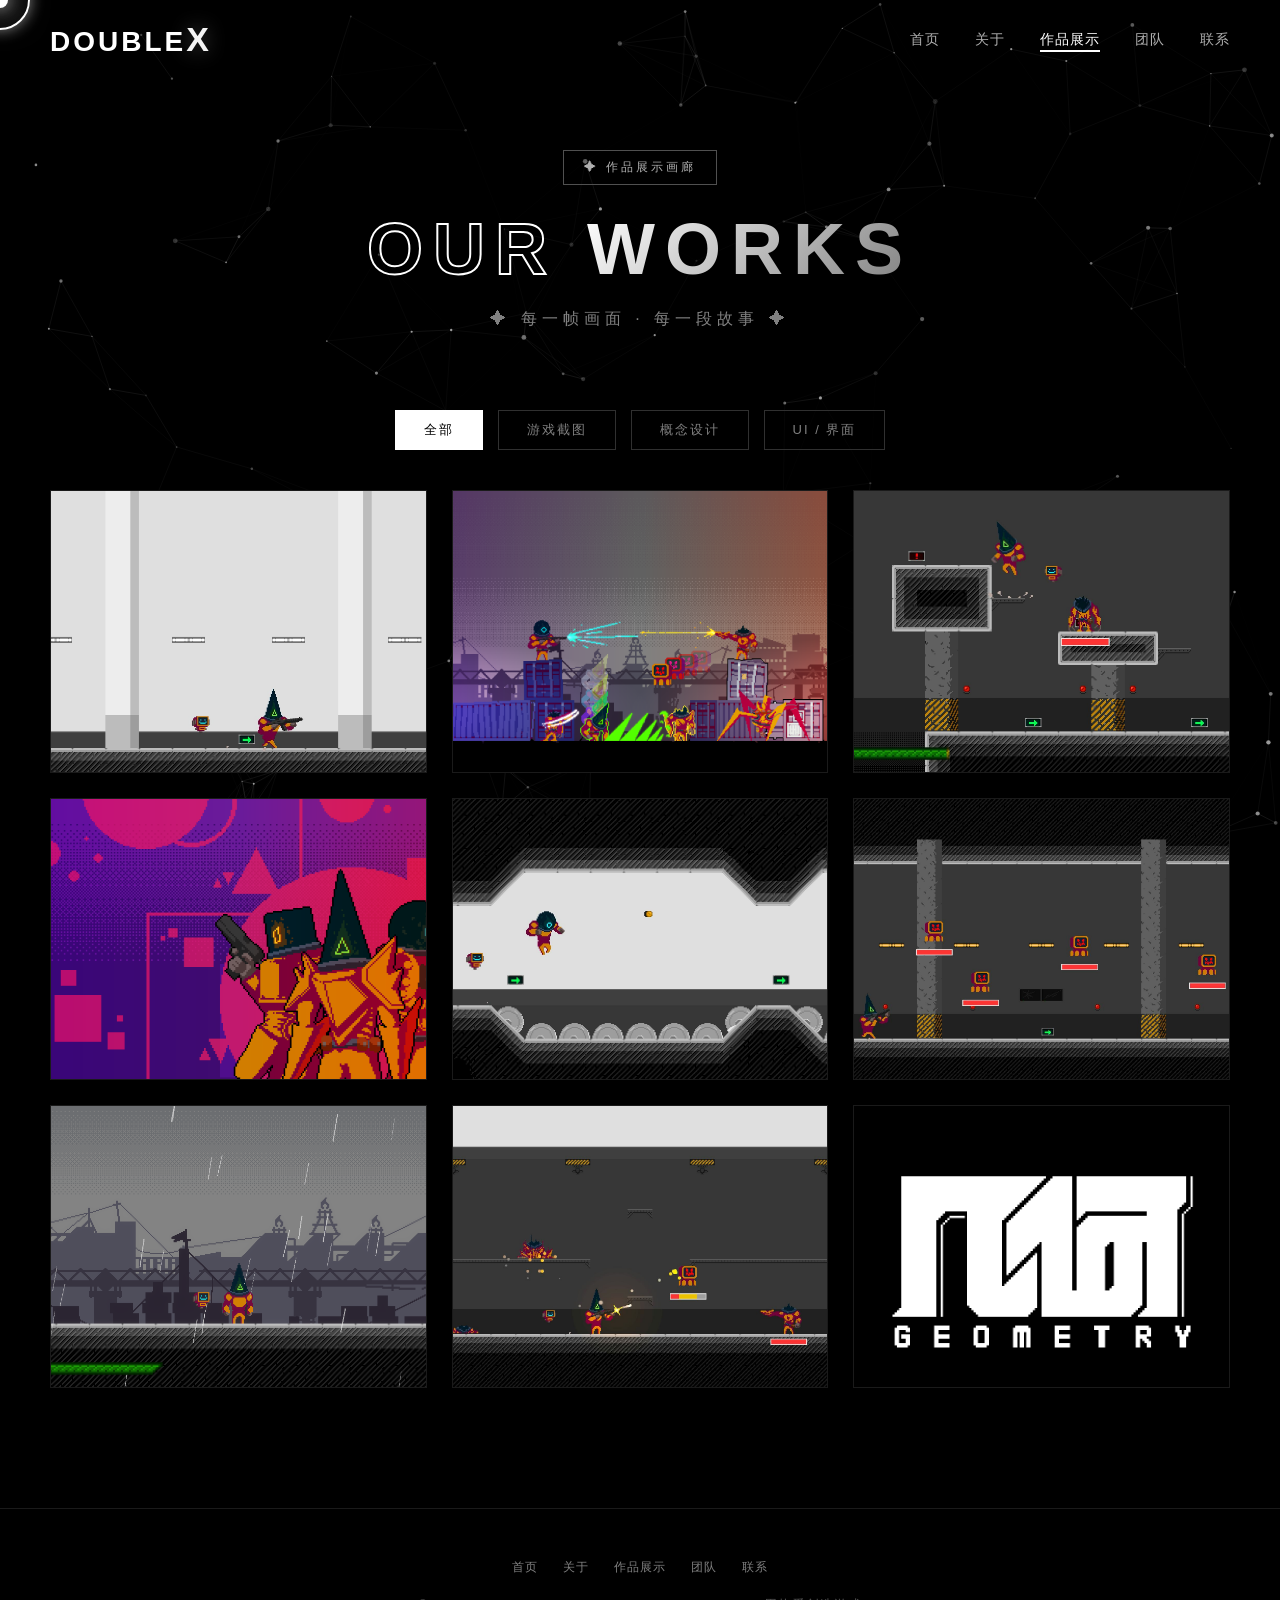
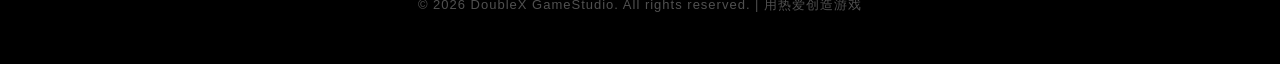
==== commit 13e4e860: "添加双击跳转功能，bilibili按钮也指向了正确位置，二级页面完善" ====
--- a/works/index.html
+++ b/works/index.html
@@ -487,6 +487,46 @@
             line-height: 1;
         }
 
+        /* ===== 回到顶部按钮 ===== */
+        .back-to-top {
+            position: fixed;
+            bottom: 40px;
+            right: 40px;
+            width: 48px;
+            height: 48px;
+            background: transparent;
+            border: 2px solid var(--gray-600);
+            color: var(--white);
+            font-size: 20px;
+            cursor: pointer;
+            z-index: 5000;
+            display: flex;
+            align-items: center;
+            justify-content: center;
+            opacity: 0;
+            transform: translateY(20px);
+            pointer-events: none;
+            transition: all 0.4s ease;
+        }
+
+        .back-to-top.visible {
+            opacity: 1;
+            transform: translateY(0);
+            pointer-events: auto;
+        }
+
+        .back-to-top:hover {
+            border-color: var(--white);
+            background: var(--white);
+            color: var(--black);
+            transform: translateY(-4px);
+            box-shadow: 0 0 25px rgba(255, 255, 255, 0.3);
+        }
+
+        .back-to-top:active {
+            transform: translateY(-2px);
+        }
+
         /* ===== Footer ===== */
         .footer {
             text-align: center;
@@ -713,7 +753,7 @@
         <div class="gallery-grid" id="galleryGrid">
 
             <!-- #01 游戏截图 - 几何 -->
-            <div class="gallery-item reveal-up" data-category="game">
+            <div class="gallery-item reveal-up" data-category="game" data-url="https://www.bilibili.com/video/BV19So8BSETa/?share_source=copy_web&vd_source=2e09082c61f352444b3830b05da03493">
                 <div class="item-image" style="padding:0; overflow:hidden;">
                     <img src="images/game/GEOMETRY/《几何》游戏截图_1.jpg" alt="几何" style="width:100%; height:100%; object-fit:cover;">
                 </div>
@@ -726,7 +766,7 @@
             </div>
 
             <!-- #02 概念设计 - 几何宣传图 -->
-            <div class="gallery-item reveal-up" data-category="art">
+            <div class="gallery-item reveal-up" data-category="art" data-url="">
                 <div class="item-image" style="padding:0; overflow:hidden;">
                     <img src="images/art/GEOMETRY/《几何》宣传图_1.png" alt="几何宣传图" style="width:100%; height:100%; object-fit:cover;">
                 </div>
@@ -739,7 +779,7 @@
             </div>
 
             <!-- #03 游戏截图 - 几何 -->
-            <div class="gallery-item reveal-up" data-category="game">
+            <div class="gallery-item reveal-up" data-category="game" data-url="">
                 <div class="item-image" style="padding:0; overflow:hidden;">
                     <img src="images/game/GEOMETRY/《几何》游戏截图_2.jpg" alt="几何" style="width:100%; height:100%; object-fit:cover;">
                 </div>
@@ -752,7 +792,7 @@
             </div>
 
             <!-- #04 概念设计 - 几何宣传图2 -->
-            <div class="gallery-item reveal-up" data-category="art">
+            <div class="gallery-item reveal-up" data-category="art" data-url="">
                 <div class="item-image" style="padding:0; overflow:hidden;">
                     <img src="images/art/GEOMETRY/《几何》宣传图_2.png" alt="几何宣传图2" style="width:100%; height:100%; object-fit:cover;">
                 </div>
@@ -765,7 +805,7 @@
             </div>
 
             <!-- #05 游戏截图 - 几何 -->
-            <div class="gallery-item reveal-up" data-category="game">
+            <div class="gallery-item reveal-up" data-category="game" data-url="">
                 <div class="item-image" style="padding:0; overflow:hidden;">
                     <img src="images/game/GEOMETRY/《几何》游戏截图_3.jpg" alt="几何" style="width:100%; height:100%; object-fit:cover;">
                 </div>
@@ -778,7 +818,7 @@
             </div>
 
             <!-- #06 游戏截图 - 几何 -->
-            <div class="gallery-item reveal-up" data-category="game">
+            <div class="gallery-item reveal-up" data-category="game" data-url="">
                 <div class="item-image" style="padding:0; overflow:hidden;">
                     <img src="images/game/GEOMETRY/《几何》游戏截图_4.jpg" alt="几何" style="width:100%; height:100%; object-fit:cover;">
                 </div>
@@ -791,7 +831,7 @@
             </div>
 
             <!-- #07 测试关卡 -->
-            <div class="gallery-item reveal-up" data-category="game">
+            <div class="gallery-item reveal-up" data-category="game" data-url="">
                 <div class="item-image" style="padding:0; overflow:hidden;">
                     <img src="images/game/GEOMETRY/《几何》测试关卡_1.png" alt="几何测试关卡" style="width:100%; height:100%; object-fit:cover;">
                 </div>
@@ -804,7 +844,7 @@
             </div>
 
             <!-- #08 游戏截图 - 几何 -->
-            <div class="gallery-item reveal-up" data-category="game">
+            <div class="gallery-item reveal-up" data-category="game" data-url="">
                 <div class="item-image" style="padding:0; overflow:hidden;">
                     <img src="images/game/GEOMETRY/《几何》游戏截图_5.jpg" alt="几何" style="width:100%; height:100%; object-fit:cover;">
                 </div>
@@ -817,7 +857,7 @@
             </div>
 
             <!-- #09 几何 Logo -->
-            <div class="gallery-item reveal-up" data-category="art">
+            <div class="gallery-item reveal-up" data-category="art" data-url="">
                 <div class="item-image" style="padding:0; overflow:hidden;">
                     <img src="images/game/GEOMETRY/《几何》Logo.png" alt="几何Logo" style="width:100%; height:100%; object-fit:cover;">
                 </div>
@@ -859,7 +899,27 @@
         <p>&copy; 2026 DoubleX GameStudio. All rights reserved. | 用热爱创造游戏</p>
     </footer>
 
+    <!-- ===== 回到顶部按钮 ===== -->
+    <button class="back-to-top" id="backToTop" title="回到顶部">&#9650;</button>
+
     <script>
+        // ===================================================================
+        // 0. 回到顶部按钮
+        // ===================================================================
+        const backToTop = document.getElementById('backToTop');
+
+        window.addEventListener('scroll', () => {
+            if (window.scrollY > 300) {
+                backToTop.classList.add('visible');
+            } else {
+                backToTop.classList.remove('visible');
+            }
+        });
+
+        backToTop.addEventListener('click', () => {
+            window.scrollTo({ top: 0, behavior: 'smooth' });
+        });
+
         // ===================================================================
         // 1. 粒子背景系统
         // ===================================================================
@@ -1170,7 +1230,19 @@
         });
 
         // ===================================================================
-        // 8. 控制台彩蛋
+        // 8. 画廊项目双击跳转
+        // ===================================================================
+        document.querySelectorAll('.gallery-item[data-url]').forEach(item => {
+            item.addEventListener('dblclick', (e) => {
+                const url = item.dataset.url;
+                if (url) {
+                    window.open(url, '_blank', 'noopener');
+                }
+            });
+        });
+
+        // ===================================================================
+        // 9. 控制台彩蛋
         // ===================================================================
         console.log('%c DoubleX GameStudio — 作品展示画廊 ', 'font-size: 24px; font-weight: bold; background: #000; color: #fff; padding: 10px 20px;');
         console.log('%c 每一帧画面，每一段故事 ', 'font-size: 14px; color: #888;');
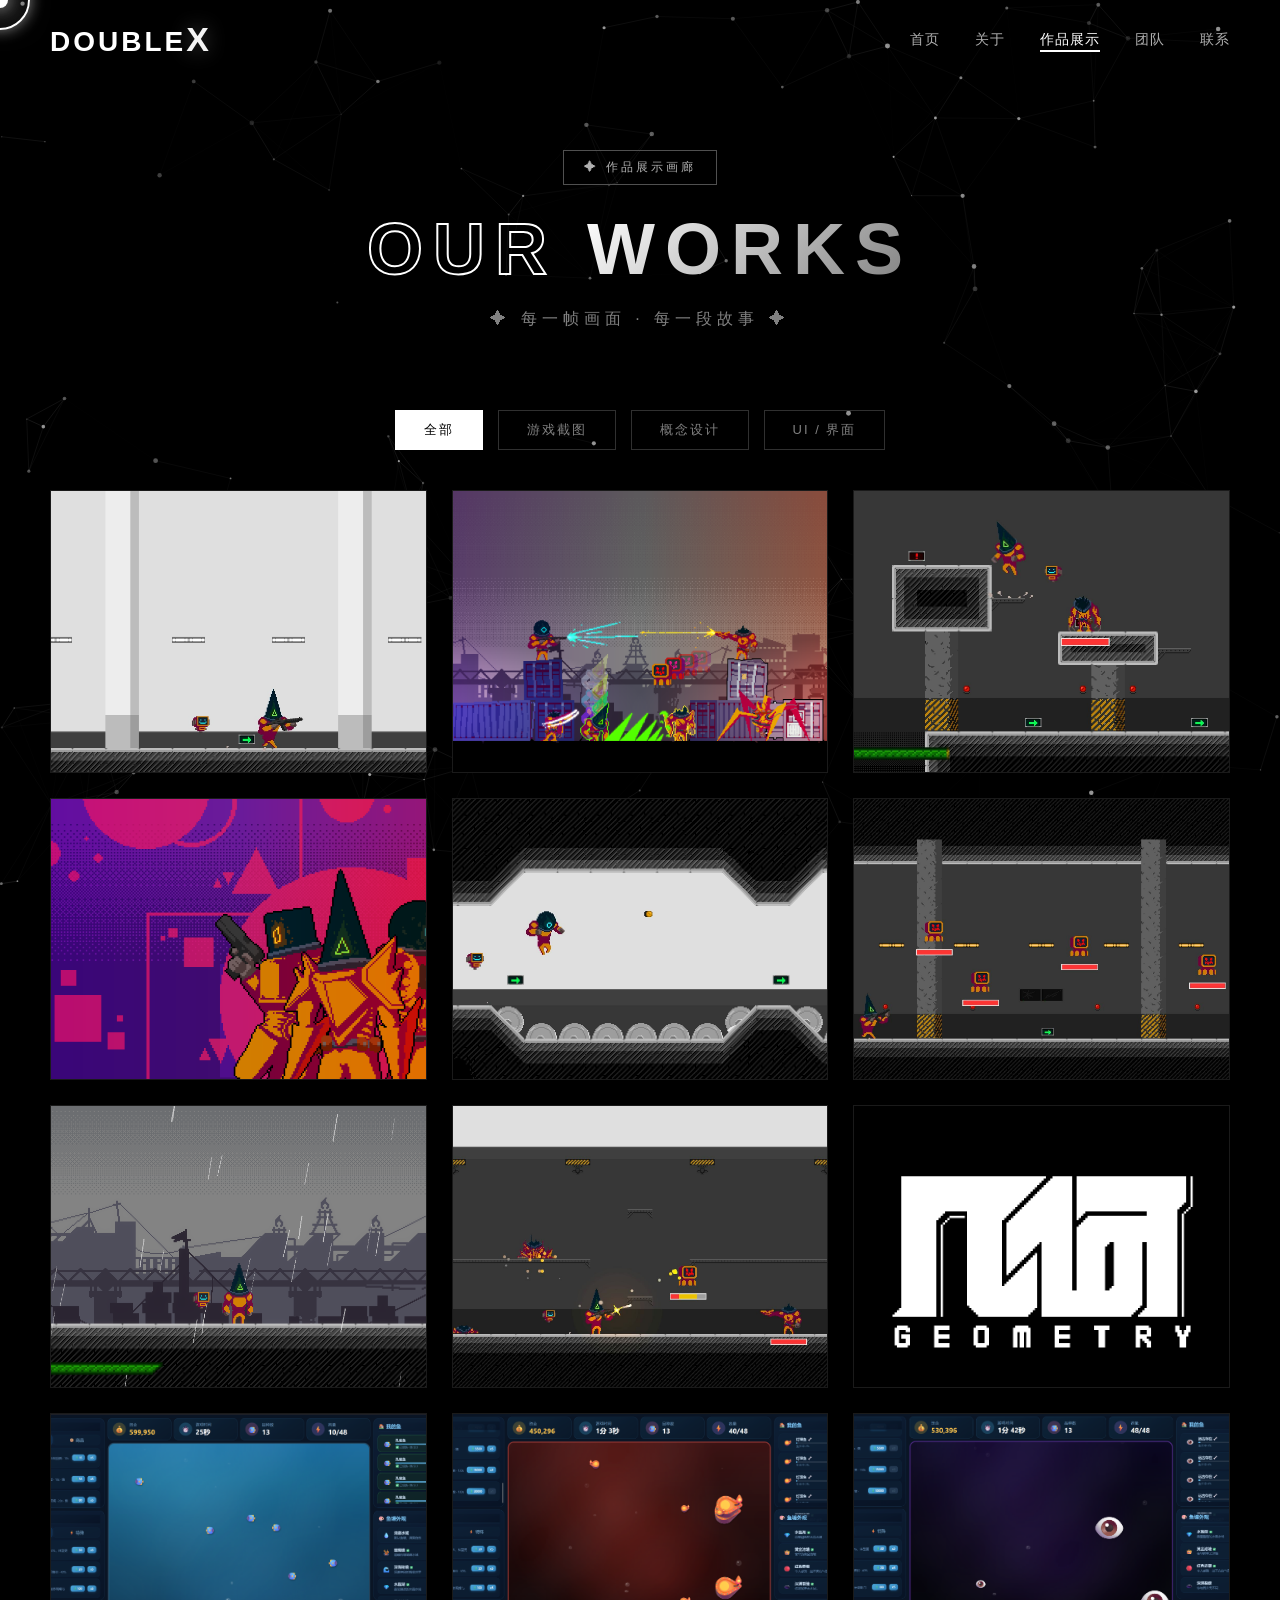
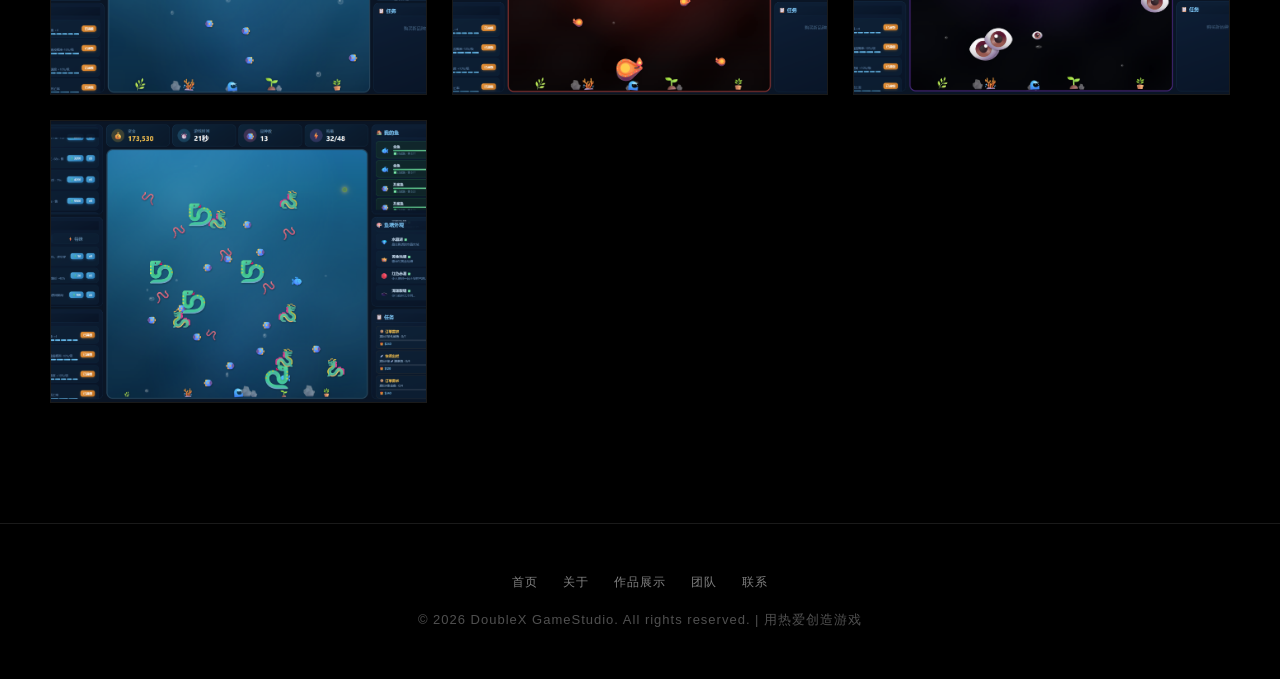
==== commit 0f7f4457: "修改替换《几何》内容，新添《养鱼大亨》内容" ====
--- a/works/index.html
+++ b/works/index.html
@@ -869,6 +869,58 @@
                 </div>
             </div>
 
+            <!-- #10 养鱼大亨截图 -->
+            <div class="gallery-item reveal-up" data-category="game" data-url="">
+                <div class="item-image" style="padding:0; overflow:hidden;">
+                    <img src="images/game/FISHFARM/screenshot_1.png" alt="养鱼大亨" style="width:100%; height:100%; object-fit:cover;">
+                </div>
+                <div class="item-overlay">
+                    <span class="item-category">游戏截图</span>
+                    <h3>养鱼大亨 - 鱼塘概览</h3>
+                    <p class="item-desc">数十种鱼类在鱼塘中自由游弋</p>
+                    <span class="view-btn" data-index="9">查看大图</span>
+                </div>
+            </div>
+
+            <!-- #11 养鱼大亨截图 -->
+            <div class="gallery-item reveal-up" data-category="game" data-url="">
+                <div class="item-image" style="padding:0; overflow:hidden;">
+                    <img src="images/game/FISHFARM/screenshot_2.png" alt="养鱼大亨" style="width:100%; height:100%; object-fit:cover;">
+                </div>
+                <div class="item-overlay">
+                    <span class="item-category">游戏截图</span>
+                    <h3>养鱼大亨 - 鱼类收集</h3>
+                    <p class="item-desc">阶梯式解锁各类稀有鱼类</p>
+                    <span class="view-btn" data-index="10">查看大图</span>
+                </div>
+            </div>
+
+            <!-- #12 养鱼大亨截图 -->
+            <div class="gallery-item reveal-up" data-category="game" data-url="">
+                <div class="item-image" style="padding:0; overflow:hidden;">
+                    <img src="images/game/FISHFARM/screenshot_3.png" alt="养鱼大亨" style="width:100%; height:100%; object-fit:cover;">
+                </div>
+                <div class="item-overlay">
+                    <span class="item-category">游戏截图</span>
+                    <h3>养鱼大亨 - 事件系统</h3>
+                    <p class="item-desc">赤潮与超级赤潮考验养鱼智慧</p>
+                    <span class="view-btn" data-index="11">查看大图</span>
+                </div>
+            </div>
+
+            <!-- #13 养鱼大亨截图 -->
+            <div class="gallery-item reveal-up" data-category="game" data-url="">
+                <div class="item-image" style="padding:0; overflow:hidden;">
+                    <img src="images/game/FISHFARM/screenshot_4.png" alt="养鱼大亨" style="width:100%; height:100%; object-fit:cover;">
+                </div>
+                <div class="item-overlay">
+                    <span class="item-category">游戏截图</span>
+                    <h3>养鱼大亨 - 远古传说</h3>
+                    <p class="item-desc">探寻鱼塘深处的远古存在</p>
+                    <span class="view-btn" data-index="12">查看大图</span>
+                </div>
+            </div>
+
         </div>
     </section>
 
@@ -1182,6 +1234,10 @@
             { title: '几何 - 测试关卡', desc: '开发中的测试关卡，打磨每一处细节', img: 'images/game/GEOMETRY/《几何》测试关卡_1.png', category: '游戏截图' },
             { title: '几何 - BOSS 战', desc: '终极几何BOSS战，极致弹幕盛宴', img: 'images/game/GEOMETRY/《几何》游戏截图_5.jpg', category: '游戏截图' },
             { title: '几何 - 游戏 Logo', desc: '极简几何风格的游戏品牌标识设计', img: 'images/game/GEOMETRY/《几何》Logo.png', category: '概念设计' },
+            { title: '养鱼大亨 - 鱼塘概览', desc: '数十种鱼类在鱼塘中自由游弋', img: 'images/game/FISHFARM/screenshot_1.png', category: '游戏截图' },
+            { title: '养鱼大亨 - 鱼类收集', desc: '阶梯式解锁各类稀有鱼类', img: 'images/game/FISHFARM/screenshot_2.png', category: '游戏截图' },
+            { title: '养鱼大亨 - 事件系统', desc: '赤潮与超级赤潮考验养鱼智慧', img: 'images/game/FISHFARM/screenshot_3.png', category: '游戏截图' },
+            { title: '养鱼大亨 - 远古传说', desc: '探寻鱼塘深处的远古存在', img: 'images/game/FISHFARM/screenshot_4.png', category: '游戏截图' },
         ];
 
         function openLightbox(index) {
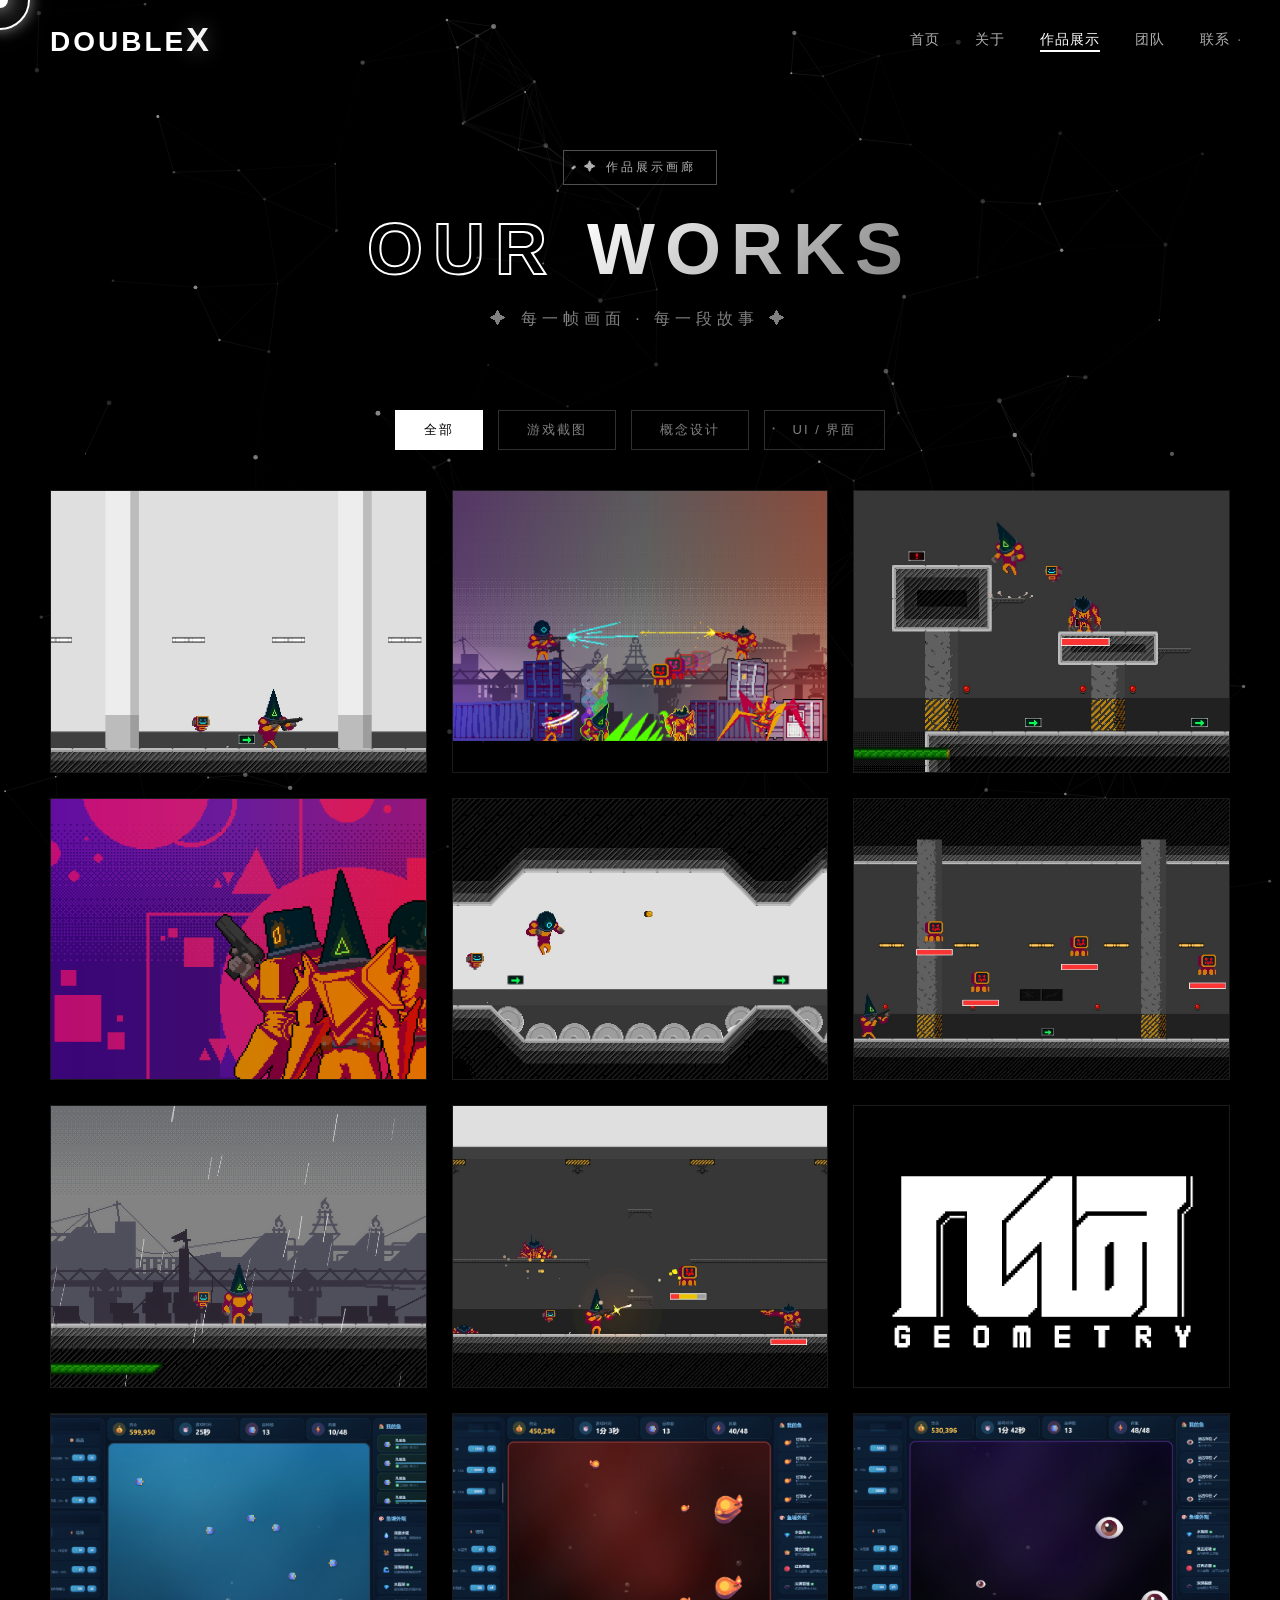
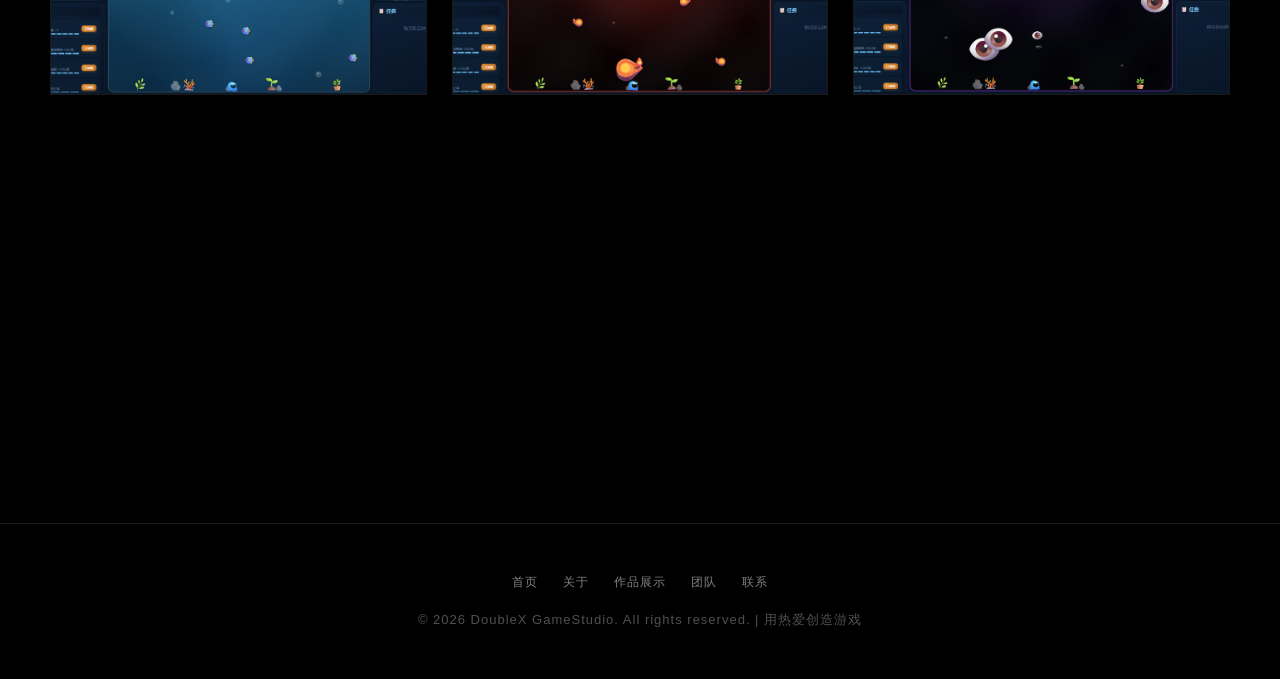
==== commit 16d7dc37: "网页内容补充，部分问题修复，优化动态内容板块" ====
--- a/works/index.html
+++ b/works/index.html
@@ -3,6 +3,7 @@
 <head>
     <meta charset="UTF-8">
     <meta name="viewport" content="width=device-width, initial-scale=1.0">
+    <link rel="icon" href="../icon/DX_Logo_white.png" type="image/png">
     <title>作品展示 | DoubleX GameStudio</title>
     <style>
         /* ===== 全局重置 & 基础样式 ===== */
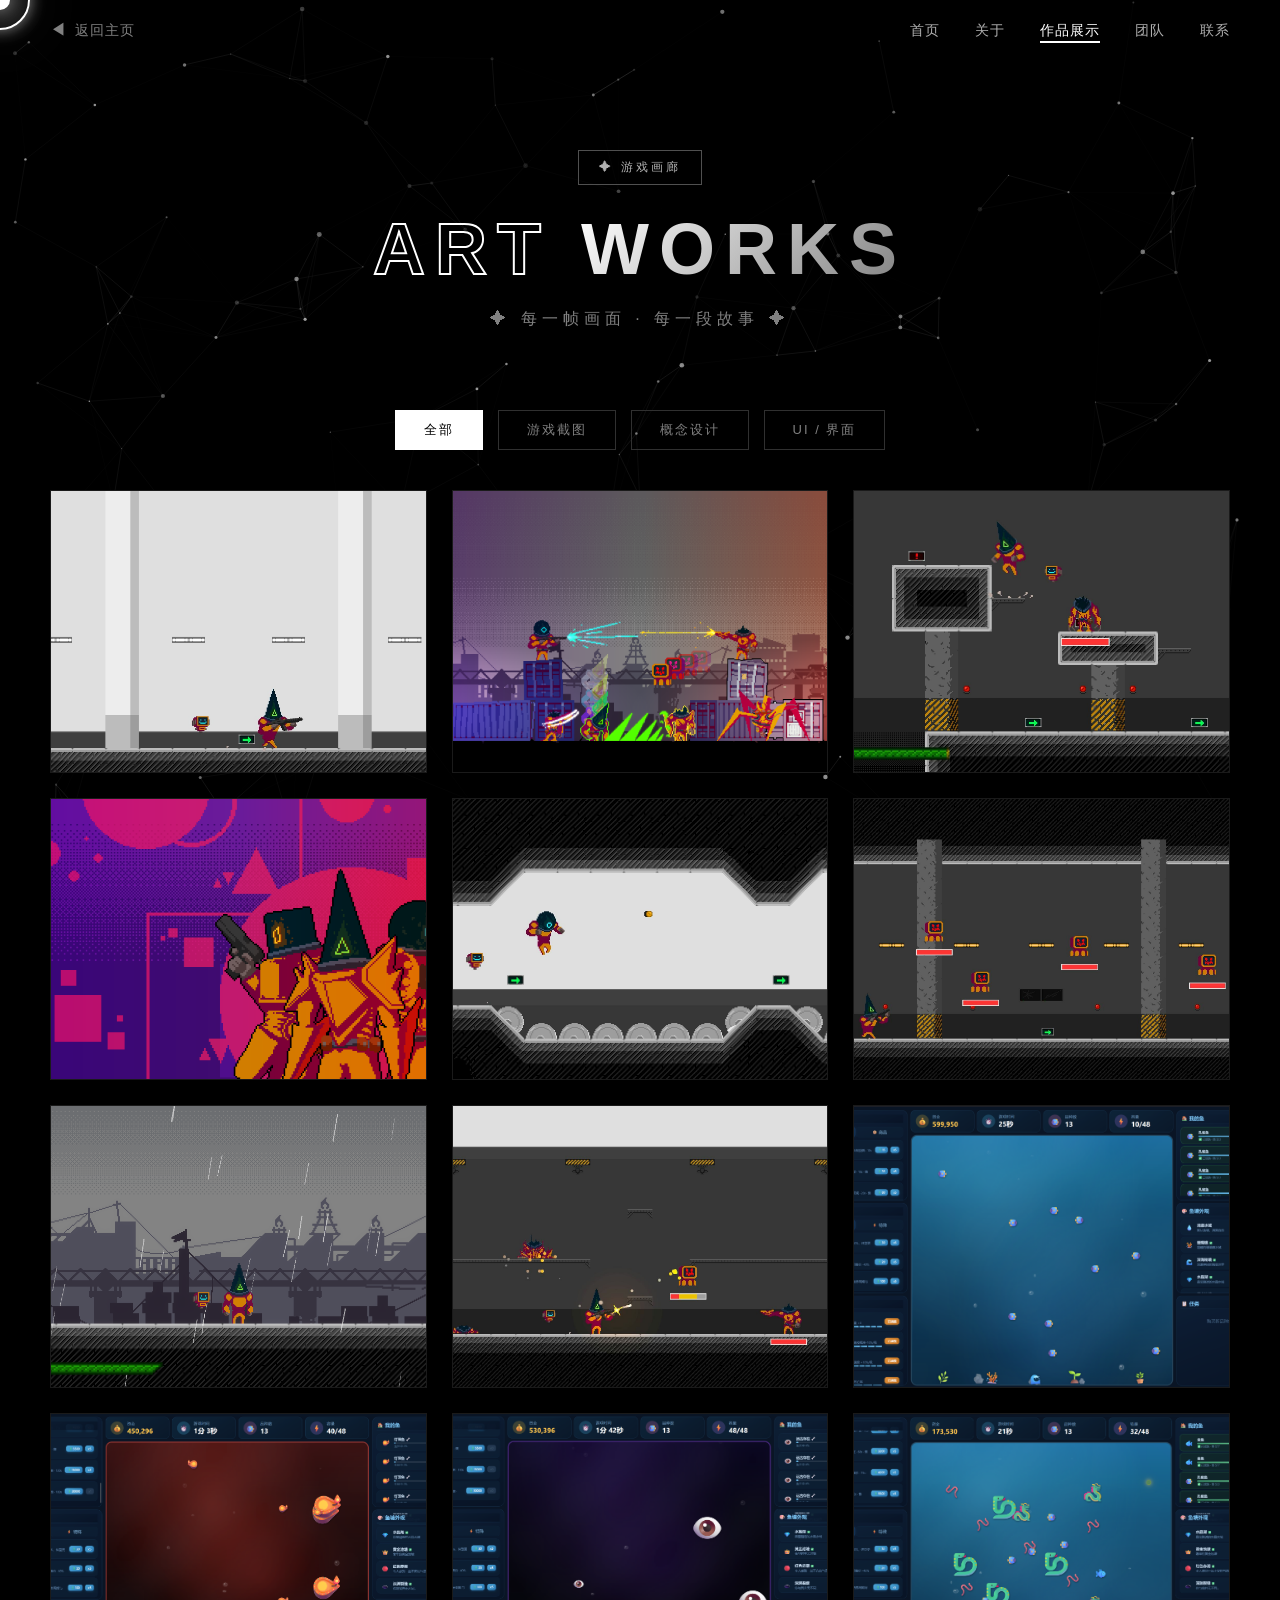
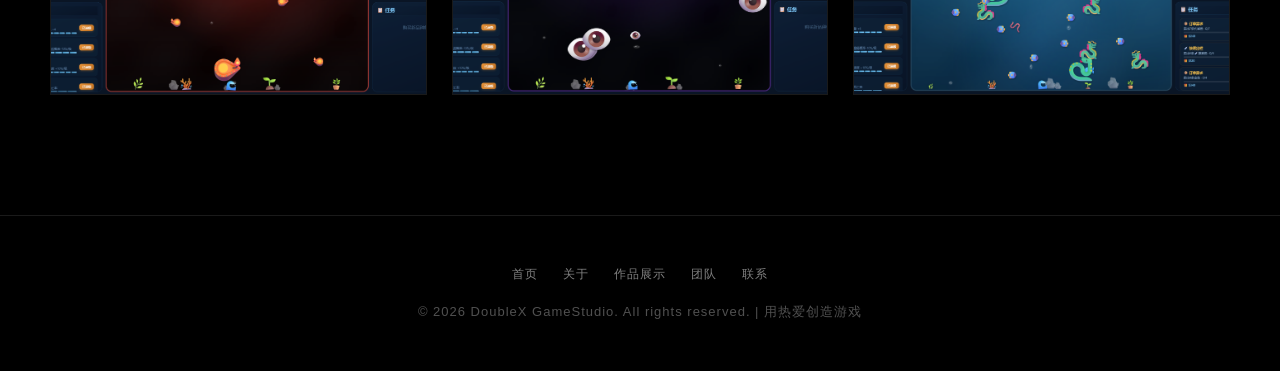
==== commit 7c1c06b3: "网页内容更新，添加数个新二级页面，养鱼大亨内容更新" ====
--- a/works/index.html
+++ b/works/index.html
@@ -5,216 +5,8 @@
     <meta name="viewport" content="width=device-width, initial-scale=1.0">
     <link rel="icon" href="../icon/DX_Logo_white.png" type="image/png">
     <title>作品展示 | DoubleX GameStudio</title>
+    <link rel="stylesheet" href="../assets/common.css">
     <style>
-        /* ===== 全局重置 & 基础样式 ===== */
-        * {
-            margin: 0;
-            padding: 0;
-            box-sizing: border-box;
-        }
-
-        :root {
-            --black: #000000;
-            --white: #ffffff;
-            --gray-100: #f5f5f5;
-            --gray-200: #e0e0e0;
-            --gray-300: #b0b0b0;
-            --gray-400: #808080;
-            --gray-500: #505050;
-            --gray-600: #303030;
-            --gray-700: #1a1a1a;
-            --gray-800: #0d0d0d;
-        }
-
-        html {
-            scroll-behavior: smooth;
-        }
-
-        body {
-            font-family: 'Segoe UI', 'PingFang SC', 'Microsoft YaHei', sans-serif;
-            background: var(--black);
-            color: var(--white);
-            overflow-x: hidden;
-            cursor: none;
-        }
-
-        /* ===== 自定义光标 ===== */
-        .cursor-dot {
-            position: fixed;
-            width: 16px;
-            height: 16px;
-            background: var(--white);
-            border-radius: 50%;
-            pointer-events: none;
-            z-index: 99999;
-            box-shadow: 0 0 20px rgba(255, 255, 255, 1),
-                        0 0 40px rgba(255, 255, 255, 0.6),
-                        0 0 60px rgba(255, 255, 255, 0.3);
-            transform: translate(-50%, -50%);
-        }
-
-        .cursor-ring {
-            position: fixed;
-            width: 60px;
-            height: 60px;
-            border: 2.5px solid var(--white);
-            border-radius: 50%;
-            pointer-events: none;
-            z-index: 99998;
-            transform: translate(-50%, -50%);
-            box-shadow: 0 0 15px rgba(255, 255, 255, 0.5),
-                        inset 0 0 15px rgba(255, 255, 255, 0.08);
-            transition: width 0.2s ease, height 0.2s ease, border-color 0.2s ease, background 0.2s ease;
-        }
-
-        .cursor-ring.active {
-            width: 80px;
-            height: 80px;
-            background: rgba(255, 255, 255, 0.1);
-            border-color: var(--gray-100);
-            box-shadow: 0 0 30px rgba(255, 255, 255, 0.6),
-                        inset 0 0 25px rgba(255, 255, 255, 0.08);
-        }
-
-        .cursor-ripple {
-            position: fixed;
-            width: 20px;
-            height: 20px;
-            border: 1.5px solid var(--white);
-            border-radius: 50%;
-            pointer-events: none;
-            z-index: 99997;
-            transform: translate(-50%, -50%);
-            animation: rippleOut 0.7s ease-out forwards;
-        }
-
-        @keyframes rippleOut {
-            0% {
-                width: 20px;
-                height: 20px;
-                opacity: 1;
-            }
-            100% {
-                width: 120px;
-                height: 120px;
-                opacity: 0;
-            }
-        }
-
-        /* ===== 粒子背景 Canvas ===== */
-        #particle-canvas {
-            position: fixed;
-            top: 0;
-            left: 0;
-            width: 100%;
-            height: 100%;
-            z-index: 0;
-            pointer-events: none;
-        }
-
-        /* ===== 导航栏 ===== */
-        .navbar {
-            position: fixed;
-            top: 0;
-            left: 0;
-            width: 100%;
-            padding: 20px 50px;
-            display: flex;
-            justify-content: space-between;
-            align-items: center;
-            z-index: 1000;
-            transition: all 0.4s ease;
-            background: transparent;
-        }
-
-        .navbar.scrolled {
-            background: rgba(0, 0, 0, 0.9);
-            backdrop-filter: blur(20px);
-            padding: 15px 50px;
-            border-bottom: 1px solid rgba(255, 255, 255, 0.05);
-        }
-
-        .logo {
-            font-size: 28px;
-            font-weight: 900;
-            letter-spacing: 3px;
-            text-transform: uppercase;
-            color: var(--white);
-            text-decoration: none;
-        }
-
-        .logo .highlight-x {
-            color: var(--gray-100);
-            font-size: 34px;
-            font-weight: 900;
-            text-shadow: 0 0 20px rgba(255, 255, 255, 0.3);
-        }
-
-        .nav-links {
-            display: flex;
-            list-style: none;
-            gap: 35px;
-        }
-
-        .nav-links a {
-            color: var(--gray-300);
-            text-decoration: none;
-            font-size: 14px;
-            font-weight: 500;
-            letter-spacing: 1px;
-            text-transform: uppercase;
-            transition: all 0.3s ease;
-            position: relative;
-            padding: 5px 0;
-        }
-
-        .nav-links a::after {
-            content: '';
-            position: absolute;
-            bottom: 0;
-            left: 0;
-            width: 0;
-            height: 2px;
-            background: var(--white);
-            transition: width 0.3s ease;
-        }
-
-        .nav-links a:hover,
-        .nav-links a.active {
-            color: var(--white);
-        }
-
-        .nav-links a:hover::after,
-        .nav-links a.active::after {
-            width: 100%;
-        }
-
-        .menu-toggle {
-            display: none;
-            flex-direction: column;
-            cursor: pointer;
-            gap: 6px;
-        }
-
-        .menu-toggle span {
-            width: 28px;
-            height: 2px;
-            background: var(--white);
-            transition: all 0.3s ease;
-        }
-
-        .menu-toggle.active span:nth-child(1) {
-            transform: rotate(45deg) translate(6px, 6px);
-        }
-
-        .menu-toggle.active span:nth-child(2) {
-            opacity: 0;
-        }
-
-        .menu-toggle.active span:nth-child(3) {
-            transform: rotate(-45deg) translate(6px, -6px);
-        }
-
         /* ===== 页面 Header ===== */
         .page-header {
             position: relative;
@@ -266,6 +58,33 @@
             color: var(--gray-400);
             letter-spacing: 5px;
             animation: fadeInUp 1s ease 0.4s both;
+        }
+
+        /* ===== 导航栏返回主页 ===== */
+        .nav-back-link {
+            color: var(--gray-400);
+            text-decoration: none;
+            font-size: 14px;
+            font-weight: 500;
+            letter-spacing: 1px;
+            text-transform: uppercase;
+            transition: all 0.3s ease;
+            display: flex;
+            align-items: center;
+            gap: 8px;
+        }
+
+        .nav-back-link:hover {
+            color: var(--white);
+        }
+
+        .nav-back-link .arrow {
+            font-size: 16px;
+            transition: transform 0.3s ease;
+        }
+
+        .nav-back-link:hover .arrow {
+            transform: translateX(-5px);
         }
 
         /* ===== 分类筛选栏 ===== */
@@ -488,129 +307,7 @@
             line-height: 1;
         }
 
-        /* ===== 回到顶部按钮 ===== */
-        .back-to-top {
-            position: fixed;
-            bottom: 40px;
-            right: 40px;
-            width: 48px;
-            height: 48px;
-            background: transparent;
-            border: 2px solid var(--gray-600);
-            color: var(--white);
-            font-size: 20px;
-            cursor: pointer;
-            z-index: 5000;
-            display: flex;
-            align-items: center;
-            justify-content: center;
-            opacity: 0;
-            transform: translateY(20px);
-            pointer-events: none;
-            transition: all 0.4s ease;
-        }
-
-        .back-to-top.visible {
-            opacity: 1;
-            transform: translateY(0);
-            pointer-events: auto;
-        }
-
-        .back-to-top:hover {
-            border-color: var(--white);
-            background: var(--white);
-            color: var(--black);
-            transform: translateY(-4px);
-            box-shadow: 0 0 25px rgba(255, 255, 255, 0.3);
-        }
-
-        .back-to-top:active {
-            transform: translateY(-2px);
-        }
-
-        /* ===== Footer ===== */
-        .footer {
-            text-align: center;
-            padding: 50px;
-            border-top: 1px solid var(--gray-700);
-            background: var(--black);
-            position: relative;
-            z-index: 1;
-        }
-
-        .footer p {
-            color: var(--gray-500);
-            font-size: 13px;
-            letter-spacing: 1px;
-        }
-
-        .footer .footer-links {
-            display: flex;
-            justify-content: center;
-            gap: 25px;
-            margin-bottom: 20px;
-        }
-
-        .footer .footer-links a {
-            color: var(--gray-400);
-            text-decoration: none;
-            font-size: 12px;
-            letter-spacing: 1px;
-            text-transform: uppercase;
-            transition: color 0.3s ease;
-        }
-
-        .footer .footer-links a:hover {
-            color: var(--white);
-        }
-
-        /* ===== 滚动动画 ===== */
-        .reveal {
-            opacity: 0;
-            transform: translateY(60px);
-            transition: all 0.8s ease;
-        }
-
-        .reveal.visible {
-            opacity: 1;
-            transform: translateY(0);
-        }
-
-        .reveal-up {
-            opacity: 0;
-            transform: translateY(40px);
-            transition: all 0.6s ease;
-        }
-
-        .reveal-up.visible {
-            opacity: 1;
-            transform: translateY(0);
-        }
-
-        /* ===== 关键帧动画 ===== */
-        @keyframes fadeInDown {
-            from {
-                opacity: 0;
-                transform: translateY(-40px);
-            }
-            to {
-                opacity: 1;
-                transform: translateY(0);
-            }
-        }
-
-        @keyframes fadeInUp {
-            from {
-                opacity: 0;
-                transform: translateY(40px);
-            }
-            to {
-                opacity: 1;
-                transform: translateY(0);
-            }
-        }
-
-        /* ===== 响应式设计 ===== */
+        /* ===== 响应式 ===== */
         @media (max-width: 1024px) {
             .gallery-grid {
                 grid-template-columns: repeat(2, 1fr);
@@ -637,31 +334,6 @@
 
             .gallery-grid {
                 grid-template-columns: 1fr;
-            }
-
-            .navbar {
-                padding: 15px 25px;
-            }
-
-            .nav-links {
-                display: none;
-                position: absolute;
-                top: 100%;
-                left: 0;
-                width: 100%;
-                background: rgba(0, 0, 0, 0.98);
-                flex-direction: column;
-                padding: 30px;
-                gap: 25px;
-                border-bottom: 1px solid var(--gray-700);
-            }
-
-            .nav-links.active {
-                display: flex;
-            }
-
-            .menu-toggle {
-                display: flex;
             }
 
             .page-header .header-title {
@@ -675,16 +347,6 @@
                 width: 40px;
                 height: 40px;
             }
-
-            body {
-                cursor: auto;
-            }
-
-            .cursor-dot,
-            .cursor-ring,
-            .cursor-ripple {
-                display: none !important;
-            }
         }
 
         @media (max-width: 480px) {
@@ -716,13 +378,15 @@
 
     <!-- ===== 导航栏 ===== -->
     <nav class="navbar" id="navbar">
-        <a href="../index.html" class="logo">Double<span class="highlight-x">X</span></a>
+        <a href="../index.html" class="nav-back-link">
+            <span class="arrow">&#9664;</span> 返回主页
+        </a>
         <ul class="nav-links" id="navLinks">
-            <li><a href="../index.html">首页</a></li>
-            <li><a href="../index.html#about">关于</a></li>
-            <li><a href="index.html" class="active">作品展示</a></li>
-            <li><a href="../index.html#team">团队</a></li>
-            <li><a href="../index.html#contact">联系</a></li>
+            <li><a href="../index.html" class="gray-link">首页</a></li>
+            <li><a href="../index.html#about" class="gray-link">关于</a></li>
+            <li><a href="index.html" class="gray-link active">作品展示</a></li>
+            <li><a href="../index.html#team" class="gray-link">团队</a></li>
+            <li><a href="../index.html#contact" class="gray-link">联系</a></li>
         </ul>
         <div class="menu-toggle" id="menuToggle">
             <span></span>
@@ -733,9 +397,9 @@
 
     <!-- ===== 页面头部 ===== -->
     <header class="page-header">
-        <div class="header-badge">✦ 作品展示画廊</div>
+        <div class="header-badge">✦ 游戏画廊</div>
         <h1 class="header-title">
-            <span class="stroke-text">OUR</span>
+            <span class="stroke-text">ART</span>
             <span class="fill-text"> WORKS</span>
         </h1>
         <p class="header-subtitle">✦ 每一帧画面 · 每一段故事 ✦</p>
@@ -857,20 +521,7 @@
                 </div>
             </div>
 
-            <!-- #09 几何 Logo -->
-            <div class="gallery-item reveal-up" data-category="art" data-url="">
-                <div class="item-image" style="padding:0; overflow:hidden;">
-                    <img src="images/game/GEOMETRY/《几何》Logo.png" alt="几何Logo" style="width:100%; height:100%; object-fit:cover;">
-                </div>
-                <div class="item-overlay">
-                    <span class="item-category">概念设计</span>
-                    <h3>几何 - 游戏 Logo</h3>
-                    <p class="item-desc">极简几何风格的游戏品牌标识设计</p>
-                    <span class="view-btn" data-index="8">查看大图</span>
-                </div>
-            </div>
-
-            <!-- #10 养鱼大亨截图 -->
+            <!-- #09 养鱼大亨截图 -->
             <div class="gallery-item reveal-up" data-category="game" data-url="">
                 <div class="item-image" style="padding:0; overflow:hidden;">
                     <img src="images/game/FISHFARM/screenshot_1.png" alt="养鱼大亨" style="width:100%; height:100%; object-fit:cover;">
@@ -879,11 +530,11 @@
                     <span class="item-category">游戏截图</span>
                     <h3>养鱼大亨 - 鱼塘概览</h3>
                     <p class="item-desc">数十种鱼类在鱼塘中自由游弋</p>
-                    <span class="view-btn" data-index="9">查看大图</span>
-                </div>
-            </div>
-
-            <!-- #11 养鱼大亨截图 -->
+                    <span class="view-btn" data-index="8">查看大图</span>
+                </div>
+            </div>
+
+            <!-- #10 养鱼大亨截图 -->
             <div class="gallery-item reveal-up" data-category="game" data-url="">
                 <div class="item-image" style="padding:0; overflow:hidden;">
                     <img src="images/game/FISHFARM/screenshot_2.png" alt="养鱼大亨" style="width:100%; height:100%; object-fit:cover;">
@@ -892,11 +543,11 @@
                     <span class="item-category">游戏截图</span>
                     <h3>养鱼大亨 - 鱼类收集</h3>
                     <p class="item-desc">阶梯式解锁各类稀有鱼类</p>
-                    <span class="view-btn" data-index="10">查看大图</span>
-                </div>
-            </div>
-
-            <!-- #12 养鱼大亨截图 -->
+                    <span class="view-btn" data-index="9">查看大图</span>
+                </div>
+            </div>
+
+            <!-- #11 养鱼大亨截图 -->
             <div class="gallery-item reveal-up" data-category="game" data-url="">
                 <div class="item-image" style="padding:0; overflow:hidden;">
                     <img src="images/game/FISHFARM/screenshot_3.png" alt="养鱼大亨" style="width:100%; height:100%; object-fit:cover;">
@@ -905,11 +556,11 @@
                     <span class="item-category">游戏截图</span>
                     <h3>养鱼大亨 - 事件系统</h3>
                     <p class="item-desc">赤潮与超级赤潮考验养鱼智慧</p>
-                    <span class="view-btn" data-index="11">查看大图</span>
-                </div>
-            </div>
-
-            <!-- #13 养鱼大亨截图 -->
+                    <span class="view-btn" data-index="10">查看大图</span>
+                </div>
+            </div>
+
+            <!-- #12 养鱼大亨截图 -->
             <div class="gallery-item reveal-up" data-category="game" data-url="">
                 <div class="item-image" style="padding:0; overflow:hidden;">
                     <img src="images/game/FISHFARM/screenshot_4.png" alt="养鱼大亨" style="width:100%; height:100%; object-fit:cover;">
@@ -918,7 +569,7 @@
                     <span class="item-category">游戏截图</span>
                     <h3>养鱼大亨 - 远古传说</h3>
                     <p class="item-desc">探寻鱼塘深处的远古存在</p>
-                    <span class="view-btn" data-index="12">查看大图</span>
+                    <span class="view-btn" data-index="11">查看大图</span>
                 </div>
             </div>
 
@@ -955,269 +606,52 @@
     <!-- ===== 回到顶部按钮 ===== -->
     <button class="back-to-top" id="backToTop" title="回到顶部">&#9650;</button>
 
+    <!-- ===== 公共脚本 ===== -->
+    <script src="../assets/common.js"></script>
+
+    <!-- ===== 页面独有脚本 ===== -->
     <script>
         // ===================================================================
-        // 0. 回到顶部按钮
+        // 1. 作品画廊数据
         // ===================================================================
-        const backToTop = document.getElementById('backToTop');
-
-        window.addEventListener('scroll', () => {
-            if (window.scrollY > 300) {
-                backToTop.classList.add('visible');
-            } else {
-                backToTop.classList.remove('visible');
-            }
-        });
-
-        backToTop.addEventListener('click', () => {
-            window.scrollTo({ top: 0, behavior: 'smooth' });
-        });
+        const galleryItems = [
+            { category: 'game', title: '几何 - 极简弹幕', desc: '极简几何美学 × 极致弹幕挑战', image: 'images/game/GEOMETRY/《几何》游戏截图_1.jpg' },
+            { category: 'art', title: '几何 - 宣传图', desc: '几何游戏官方宣传海报概念设计', image: 'images/art/GEOMETRY/《几何》宣传图_1.png' },
+            { category: 'game', title: '几何 - 色彩风暴', desc: '五彩斑斓的几何弹幕，视觉与操作的双重考验', image: 'images/game/GEOMETRY/《几何》游戏截图_2.jpg' },
+            { category: 'art', title: '几何 - 概念海报', desc: '几何风格概念海报，展现游戏核心玩法', image: 'images/art/GEOMETRY/《几何》宣传图_2.png' },
+            { category: 'game', title: '几何 - 竞速模式', desc: '高速弹幕穿插躲避，考验极限反应速度', image: 'images/game/GEOMETRY/《几何》游戏截图_3.jpg' },
+            { category: 'game', title: '几何 - 无尽挑战', desc: '层层递进的几何迷宫，挑战你的操作极限', image: 'images/game/GEOMETRY/《几何》游戏截图_4.jpg' },
+            { category: 'game', title: '几何 - 测试关卡', desc: '开发中的测试关卡，打磨每一处细节', image: 'images/game/GEOMETRY/《几何》测试关卡_1.png' },
+            { category: 'game', title: '几何 - BOSS 战', desc: '终极几何BOSS战，极致弹幕盛宴', image: 'images/game/GEOMETRY/《几何》游戏截图_5.jpg' },
+            { category: 'game', title: '养鱼大亨 - 鱼塘概览', desc: '数十种鱼类在鱼塘中自由游弋', image: 'images/game/FISHFARM/screenshot_1.png' },
+            { category: 'game', title: '养鱼大亨 - 鱼类收集', desc: '阶梯式解锁各类稀有鱼类', image: 'images/game/FISHFARM/screenshot_2.png' },
+            { category: 'game', title: '养鱼大亨 - 事件系统', desc: '赤潮与超级赤潮考验养鱼智慧', image: 'images/game/FISHFARM/screenshot_3.png' },
+            { category: 'game', title: '养鱼大亨 - 远古传说', desc: '探寻鱼塘深处的远古存在', image: 'images/game/FISHFARM/screenshot_4.png' }
+        ];
 
         // ===================================================================
-        // 1. 粒子背景系统
-        // ===================================================================
-        const canvas = document.getElementById('particle-canvas');
-        const ctx = canvas.getContext('2d');
-        let particles = [];
-        let mouse = { x: null, y: null, radius: 150 };
-
-        function resizeCanvas() {
-            canvas.width = window.innerWidth;
-            canvas.height = window.innerHeight;
-        }
-
-        resizeCanvas();
-        window.addEventListener('resize', resizeCanvas);
-
-        class Particle {
-            constructor() {
-                this.reset();
-            }
-
-            reset() {
-                this.x = Math.random() * canvas.width;
-                this.y = Math.random() * canvas.height;
-                this.size = Math.random() * 2 + 0.5;
-                this.baseSize = this.size;
-                this.speedX = (Math.random() - 0.5) * 0.5;
-                this.speedY = (Math.random() - 0.5) * 0.5;
-                this.opacity = Math.random() * 0.5 + 0.1;
-            }
-
-            update() {
-                this.x += this.speedX;
-                this.y += this.speedY;
-
-                if (mouse.x !== null) {
-                    const dx = this.x - mouse.x;
-                    const dy = this.y - mouse.y;
-                    const dist = Math.sqrt(dx * dx + dy * dy);
-                    if (dist < mouse.radius) {
-                        const force = (mouse.radius - dist) / mouse.radius;
-                        const dirX = dx / dist;
-                        const dirY = dy / dist;
-                        this.x += dirX * force * 3;
-                        this.y += dirY * force * 3;
-                    }
-                }
-
-                if (this.x < 0 || this.x > canvas.width ||
-                    this.y < 0 || this.y > canvas.height) {
-                    this.reset();
-                }
-            }
-
-            draw() {
-                ctx.beginPath();
-                ctx.arc(this.x, this.y, this.size, 0, Math.PI * 2);
-                ctx.fillStyle = `rgba(255, 255, 255, ${this.opacity})`;
-                ctx.fill();
-            }
-        }
-
-        function initParticles() {
-            const count = Math.min(Math.floor((canvas.width * canvas.height) / 8000), 150);
-            particles = [];
-            for (let i = 0; i < count; i++) {
-                particles.push(new Particle());
-            }
-        }
-
-        initParticles();
-        window.addEventListener('resize', () => {
-            resizeCanvas();
-            initParticles();
-        });
-
-        function drawConnections() {
-            for (let i = 0; i < particles.length; i++) {
-                for (let j = i + 1; j < particles.length; j++) {
-                    const dx = particles[i].x - particles[j].x;
-                    const dy = particles[i].y - particles[j].y;
-                    const dist = Math.sqrt(dx * dx + dy * dy);
-                    const maxDist = 120;
-
-                    if (dist < maxDist) {
-                        const opacity = (1 - dist / maxDist) * 0.2;
-                        ctx.beginPath();
-                        ctx.moveTo(particles[i].x, particles[i].y);
-                        ctx.lineTo(particles[j].x, particles[j].y);
-                        ctx.strokeStyle = `rgba(255, 255, 255, ${opacity})`;
-                        ctx.lineWidth = 0.5;
-                        ctx.stroke();
-                    }
-                }
-            }
-        }
-
-        function animateParticles() {
-            ctx.clearRect(0, 0, canvas.width, canvas.height);
-            particles.forEach(p => {
-                p.update();
-                p.draw();
-            });
-            drawConnections();
-            requestAnimationFrame(animateParticles);
-        }
-
-        animateParticles();
-
-        document.addEventListener('mousemove', (e) => {
-            mouse.x = e.clientX;
-            mouse.y = e.clientY;
-        });
-
-        document.addEventListener('mouseleave', () => {
-            mouse.x = null;
-            mouse.y = null;
-        });
-
-        // ===================================================================
-        // 2. 自定义光标
-        // ===================================================================
-        const cursorDot = document.getElementById('cursorDot');
-        const cursorRing = document.getElementById('cursorRing');
-        let ringX = 0, ringY = 0;
-        let mouseX = 0, mouseY = 0;
-
-        document.addEventListener('mousemove', (e) => {
-            mouseX = e.clientX;
-            mouseY = e.clientY;
-            cursorDot.style.left = mouseX + 'px';
-            cursorDot.style.top = mouseY + 'px';
-        });
-
-        function animateCursor() {
-            ringX += (mouseX - ringX) * 0.35;
-            ringY += (mouseY - ringY) * 0.35;
-            cursorRing.style.left = ringX + 'px';
-            cursorRing.style.top = ringY + 'px';
-            requestAnimationFrame(animateCursor);
-        }
-
-        animateCursor();
-
-        document.querySelectorAll('a, button, .gallery-item, .filter-btn, .view-btn').forEach(el => {
-            el.addEventListener('mouseenter', () => {
-                cursorRing.classList.add('active');
-            });
-            el.addEventListener('mouseleave', () => {
-                cursorRing.classList.remove('active');
-            });
-        });
-
-        document.addEventListener('click', (e) => {
-            const ripple = document.createElement('div');
-            ripple.className = 'cursor-ripple';
-            ripple.style.left = e.clientX + 'px';
-            ripple.style.top = e.clientY + 'px';
-            document.body.appendChild(ripple);
-            setTimeout(() => ripple.remove(), 600);
-        });
-
-        if ('ontouchstart' in window) {
-            cursorDot.style.display = 'none';
-            cursorRing.style.display = 'none';
-        }
-
-        // ===================================================================
-        // 3. 移动端菜单
-        // ===================================================================
-        const menuToggle = document.getElementById('menuToggle');
-        const navLinks = document.getElementById('navLinks');
-
-        menuToggle.addEventListener('click', () => {
-            menuToggle.classList.toggle('active');
-            navLinks.classList.toggle('active');
-        });
-
-        navLinks.querySelectorAll('a').forEach(link => {
-            link.addEventListener('click', () => {
-                menuToggle.classList.remove('active');
-                navLinks.classList.remove('active');
-            });
-        });
-
-        // ===================================================================
-        // 4. 导航栏滚动效果
-        // ===================================================================
-        const navbar = document.getElementById('navbar');
-        window.addEventListener('scroll', () => {
-            if (window.scrollY > 80) {
-                navbar.classList.add('scrolled');
-            } else {
-                navbar.classList.remove('scrolled');
-            }
-        });
-
-        // ===================================================================
-        // 5. 滚动动画 (Intersection Observer)
-        // ===================================================================
-        const revealElements = document.querySelectorAll('.reveal, .reveal-up');
-        const observerOptions = { threshold: 0.1, rootMargin: '0px 0px -50px 0px' };
-        const observer = new IntersectionObserver((entries) => {
-            entries.forEach(entry => {
-                if (entry.isIntersecting) {
-                    entry.target.classList.add('visible');
-                }
-            });
-        }, observerOptions);
-        revealElements.forEach(el => observer.observe(el));
-
-        // ===================================================================
-        // 6. 分类筛选功能
+        // 2. 分类筛选
         // ===================================================================
         const filterBtns = document.querySelectorAll('.filter-btn');
-        const galleryItems = document.querySelectorAll('.gallery-item');
+        const galleryItemsEl = document.querySelectorAll('.gallery-item');
 
         filterBtns.forEach(btn => {
             btn.addEventListener('click', () => {
                 filterBtns.forEach(b => b.classList.remove('active'));
                 btn.classList.add('active');
-
                 const filter = btn.dataset.filter;
-
-                galleryItems.forEach(item => {
+                galleryItemsEl.forEach(item => {
                     if (filter === 'all' || item.dataset.category === filter) {
                         item.style.display = 'block';
-                        // 触发重排后添加动画
-                        setTimeout(() => {
-                            item.style.opacity = '1';
-                            item.style.transform = 'translateY(0)';
-                        }, 50);
                     } else {
-                        item.style.opacity = '0';
-                        item.style.transform = 'translateY(20px)';
-                        setTimeout(() => {
-                            item.style.display = 'none';
-                        }, 400);
+                        item.style.display = 'none';
                     }
                 });
             });
         });
 
         // ===================================================================
-        // 7. 灯箱功能
+        // 3. 灯箱系统
         // ===================================================================
         const lightbox = document.getElementById('lightbox');
         const lightboxImage = document.getElementById('lightboxImage');
@@ -1225,85 +659,35 @@
         const lightboxDesc = document.getElementById('lightboxDesc');
         const lightboxClose = document.getElementById('lightboxClose');
 
-        const galleryData = [
-            { title: '几何 - 极简弹幕', desc: '极简几何美学 × 极致弹幕挑战', img: 'images/game/GEOMETRY/《几何》游戏截图_1.jpg', category: '游戏截图' },
-            { title: '几何 - 宣传图', desc: '几何游戏官方宣传海报概念设计', img: 'images/art/GEOMETRY/《几何》宣传图_1.png', category: '概念设计' },
-            { title: '几何 - 色彩风暴', desc: '五彩斑斓的几何弹幕，视觉与操作的双重考验', img: 'images/game/GEOMETRY/《几何》游戏截图_2.jpg', category: '游戏截图' },
-            { title: '几何 - 概念海报', desc: '几何风格概念海报，展现游戏核心玩法', img: 'images/art/GEOMETRY/《几何》宣传图_2.png', category: '概念设计' },
-            { title: '几何 - 竞速模式', desc: '高速弹幕穿插躲避，考验极限反应速度', img: 'images/game/GEOMETRY/《几何》游戏截图_3.jpg', category: '游戏截图' },
-            { title: '几何 - 无尽挑战', desc: '层层递进的几何迷宫，挑战你的操作极限', img: 'images/game/GEOMETRY/《几何》游戏截图_4.jpg', category: '游戏截图' },
-            { title: '几何 - 测试关卡', desc: '开发中的测试关卡，打磨每一处细节', img: 'images/game/GEOMETRY/《几何》测试关卡_1.png', category: '游戏截图' },
-            { title: '几何 - BOSS 战', desc: '终极几何BOSS战，极致弹幕盛宴', img: 'images/game/GEOMETRY/《几何》游戏截图_5.jpg', category: '游戏截图' },
-            { title: '几何 - 游戏 Logo', desc: '极简几何风格的游戏品牌标识设计', img: 'images/game/GEOMETRY/《几何》Logo.png', category: '概念设计' },
-            { title: '养鱼大亨 - 鱼塘概览', desc: '数十种鱼类在鱼塘中自由游弋', img: 'images/game/FISHFARM/screenshot_1.png', category: '游戏截图' },
-            { title: '养鱼大亨 - 鱼类收集', desc: '阶梯式解锁各类稀有鱼类', img: 'images/game/FISHFARM/screenshot_2.png', category: '游戏截图' },
-            { title: '养鱼大亨 - 事件系统', desc: '赤潮与超级赤潮考验养鱼智慧', img: 'images/game/FISHFARM/screenshot_3.png', category: '游戏截图' },
-            { title: '养鱼大亨 - 远古传说', desc: '探寻鱼塘深处的远古存在', img: 'images/game/FISHFARM/screenshot_4.png', category: '游戏截图' },
-        ];
-
-        function openLightbox(index) {
-            const data = galleryData[index];
-            if (data.img) {
-                lightboxImage.innerHTML = `<img src="${data.img}" alt="${data.title}" style="max-width:100%; max-height:80vh; display:block;">`;
-            } else {
-                lightboxImage.innerHTML = `<span style="font-size:120px; opacity:0.3;">🎮</span>`;
-            }
-            lightboxTitle.textContent = data.title;
-            lightboxDesc.textContent = data.category + ' — ' + data.desc;
-            lightbox.classList.add('open');
-            document.body.style.overflow = 'hidden';
-        }
-
-        function closeLightboxFunc() {
-            lightbox.classList.remove('open');
-            document.body.style.overflow = '';
-        }
-
         document.querySelectorAll('.view-btn').forEach(btn => {
             btn.addEventListener('click', (e) => {
                 e.stopPropagation();
                 const index = parseInt(btn.dataset.index);
-                openLightbox(index);
+                const item = galleryItems[index];
+                if (!item) return;
+
+                lightboxImage.innerHTML = `<img src="${item.image}" alt="${item.title}" style="max-width:100%; max-height:80vh; display:block; border:1px solid var(--gray-600); background:var(--gray-800);">`;
+                lightboxTitle.textContent = item.title;
+                lightboxDesc.textContent = item.desc;
+                lightbox.classList.add('open');
             });
         });
 
-        document.querySelectorAll('.gallery-item').forEach((item, index) => {
-            item.addEventListener('click', () => {
-                openLightbox(index);
-            });
+        lightboxClose.addEventListener('click', () => {
+            lightbox.classList.remove('open');
         });
 
-        lightboxClose.addEventListener('click', closeLightboxFunc);
         lightbox.addEventListener('click', (e) => {
             if (e.target === lightbox) {
-                closeLightboxFunc();
+                lightbox.classList.remove('open');
             }
         });
 
         document.addEventListener('keydown', (e) => {
-            if (e.key === 'Escape') {
-                closeLightboxFunc();
+            if (e.key === 'Escape' && lightbox.classList.contains('open')) {
+                lightbox.classList.remove('open');
             }
         });
-
-        // ===================================================================
-        // 8. 画廊项目双击跳转
-        // ===================================================================
-        document.querySelectorAll('.gallery-item[data-url]').forEach(item => {
-            item.addEventListener('dblclick', (e) => {
-                const url = item.dataset.url;
-                if (url) {
-                    window.open(url, '_blank', 'noopener');
-                }
-            });
-        });
-
-        // ===================================================================
-        // 9. 控制台彩蛋
-        // ===================================================================
-        console.log('%c DoubleX GameStudio — 作品展示画廊 ', 'font-size: 24px; font-weight: bold; background: #000; color: #fff; padding: 10px 20px;');
-        console.log('%c 每一帧画面，每一段故事 ', 'font-size: 14px; color: #888;');
-        console.log('%c 🎨 将你的图片放入 /works/images/ 文件夹即可替换占位符', 'font-size: 12px; color: #666;');
     </script>
 
 </body>
--- a/assets/common.css
+++ b/assets/common.css
@@ -0,0 +1,420 @@
+/* ===================================================================
+   DoubleX GameStudio - Common Styles
+   =================================================================== */
+
+/* ===== 全局重置 & 基础样式 ===== */
+* {
+    margin: 0;
+    padding: 0;
+    box-sizing: border-box;
+}
+
+:root {
+    --black: #000000;
+    --white: #ffffff;
+    --gray-100: #f5f5f5;
+    --gray-200: #e0e0e0;
+    --gray-300: #b0b0b0;
+    --gray-400: #808080;
+    --gray-500: #505050;
+    --gray-600: #303030;
+    --gray-700: #1a1a1a;
+    --gray-800: #0d0d0d;
+}
+
+html {
+    scroll-behavior: smooth;
+}
+
+body {
+    font-family: 'Segoe UI', 'PingFang SC', 'Microsoft YaHei', sans-serif;
+    background: var(--black);
+    color: var(--white);
+    overflow-x: hidden;
+}
+
+/* ===== 自定义光标 ===== */
+.cursor-dot {
+    position: fixed;
+    width: 20px;
+    height: 20px;
+    background: #ffffff;
+    border-radius: 50%;
+    pointer-events: none;
+    z-index: 99999;
+    box-shadow: 0 0 25px #ffffff,
+                0 0 50px rgba(255, 255, 255, 0.7),
+                0 0 80px rgba(255, 255, 255, 0.4);
+    transform: translate(-50%, -50%);
+}
+
+.cursor-ring {
+    position: fixed;
+    width: 60px;
+    height: 60px;
+    border: 2.5px solid var(--white);
+    border-radius: 50%;
+    pointer-events: none;
+    z-index: 99998;
+    transform: translate(-50%, -50%);
+    box-shadow: 0 0 15px rgba(255, 255, 255, 0.5),
+                inset 0 0 15px rgba(255, 255, 255, 0.08);
+    transition: width 0.2s ease, height 0.2s ease, border-color 0.2s ease, background 0.2s ease;
+}
+
+.cursor-ring.active {
+    width: 80px;
+    height: 80px;
+    background: rgba(255, 255, 255, 0.1);
+    border-color: var(--gray-100);
+    box-shadow: 0 0 30px rgba(255, 255, 255, 0.6),
+                inset 0 0 25px rgba(255, 255, 255, 0.08);
+}
+
+/* 点击波纹效果 */
+.cursor-ripple {
+    position: fixed;
+    width: 20px;
+    height: 20px;
+    border: 1.5px solid var(--white);
+    border-radius: 50%;
+    pointer-events: none;
+    z-index: 99997;
+    transform: translate(-50%, -50%);
+    animation: rippleOut 0.7s ease-out forwards;
+}
+
+@keyframes rippleOut {
+    0% {
+        width: 20px;
+        height: 20px;
+        opacity: 1;
+    }
+    100% {
+        width: 120px;
+        height: 120px;
+        opacity: 0;
+    }
+}
+
+/* ===== 粒子背景 Canvas ===== */
+#particle-canvas {
+    position: fixed;
+    top: 0;
+    left: 0;
+    width: 100%;
+    height: 100%;
+    z-index: 0;
+    pointer-events: none;
+}
+
+/* ===== 导航栏 ===== */
+.navbar {
+    position: fixed;
+    top: 0;
+    left: 0;
+    width: 100%;
+    padding: 20px 50px;
+    display: flex;
+    justify-content: space-between;
+    align-items: center;
+    z-index: 1000;
+    transition: all 0.4s ease;
+    background: transparent;
+}
+
+.navbar.scrolled {
+    background: rgba(0, 0, 0, 0.9);
+    backdrop-filter: blur(20px);
+    padding: 15px 50px;
+    border-bottom: 1px solid rgba(255, 255, 255, 0.05);
+}
+
+.logo {
+    font-size: 28px;
+    font-weight: 900;
+    letter-spacing: 3px;
+    text-transform: uppercase;
+    color: var(--white);
+    text-decoration: none;
+}
+
+.logo .highlight-x {
+    color: var(--gray-100);
+    font-size: 34px;
+    font-weight: 900;
+    text-shadow: 0 0 20px rgba(255, 255, 255, 0.3);
+}
+
+.nav-links {
+    display: flex;
+    list-style: none;
+    gap: 35px;
+}
+
+.nav-links a {
+    color: var(--white);
+    text-decoration: none;
+    font-size: 14px;
+    font-weight: 500;
+    letter-spacing: 1px;
+    text-transform: uppercase;
+    transition: all 0.3s ease;
+    position: relative;
+    padding: 5px 0;
+}
+
+.nav-links a::after {
+    content: '';
+    position: absolute;
+    bottom: 0;
+    left: 0;
+    width: 0;
+    height: 2px;
+    background: var(--white);
+    transition: width 0.3s ease;
+}
+
+.nav-links a:hover {
+    color: var(--white);
+}
+
+.nav-links a:hover::after {
+    width: 100%;
+}
+
+/* works/game-detail 页面中的导航链接稍微不同（灰色，active态白色）*/
+.nav-links a.gray-link {
+    color: var(--gray-300);
+}
+
+.nav-links a.gray-link:hover,
+.nav-links a.gray-link.active {
+    color: var(--white);
+}
+
+.nav-links a.gray-link:hover::after,
+.nav-links a.gray-link.active::after {
+    width: 100%;
+}
+
+.menu-toggle {
+    display: none;
+    flex-direction: column;
+    cursor: pointer;
+    gap: 6px;
+}
+
+.menu-toggle span {
+    width: 28px;
+    height: 2px;
+    background: var(--white);
+    transition: all 0.3s ease;
+}
+
+.menu-toggle.active span:nth-child(1) {
+    transform: rotate(45deg) translate(6px, 6px);
+}
+
+.menu-toggle.active span:nth-child(2) {
+    opacity: 0;
+}
+
+.menu-toggle.active span:nth-child(3) {
+    transform: rotate(-45deg) translate(6px, -6px);
+}
+
+/* ===== 回到顶部按钮 ===== */
+.back-to-top {
+    position: fixed;
+    bottom: 40px;
+    right: 40px;
+    width: 48px;
+    height: 48px;
+    background: transparent;
+    border: 2px solid var(--gray-600);
+    color: var(--white);
+    font-size: 20px;
+    cursor: pointer;
+    z-index: 5000;
+    display: flex;
+    align-items: center;
+    justify-content: center;
+    opacity: 0;
+    transform: translateY(20px);
+    pointer-events: none;
+    transition: all 0.4s ease;
+}
+
+.back-to-top.visible {
+    opacity: 1;
+    transform: translateY(0);
+    pointer-events: auto;
+}
+
+.back-to-top:hover {
+    border-color: var(--white);
+    background: var(--white);
+    color: var(--black);
+    transform: translateY(-4px);
+    box-shadow: 0 0 25px rgba(255, 255, 255, 0.3);
+}
+
+.back-to-top:active {
+    transform: translateY(-2px);
+}
+
+/* ===== Footer ===== */
+.footer {
+    text-align: center;
+    padding: 50px;
+    border-top: 1px solid var(--gray-700);
+    background: var(--black);
+    position: relative;
+    z-index: 1;
+}
+
+.footer p {
+    color: var(--gray-500);
+    font-size: 13px;
+    letter-spacing: 1px;
+}
+
+.footer .footer-links {
+    display: flex;
+    justify-content: center;
+    gap: 25px;
+    margin-bottom: 20px;
+}
+
+.footer .footer-links a {
+    color: var(--gray-400);
+    text-decoration: none;
+    font-size: 12px;
+    letter-spacing: 1px;
+    text-transform: uppercase;
+    transition: color 0.3s ease;
+}
+
+.footer .footer-links a:hover {
+    color: var(--white);
+}
+
+/* ===== 滚动动画 ===== */
+.reveal {
+    opacity: 0;
+    transform: translateY(60px);
+    transition: all 0.8s ease;
+}
+
+.reveal.visible {
+    opacity: 1;
+    transform: translateY(0);
+}
+
+.reveal-left {
+    opacity: 0;
+    transform: translateX(-60px);
+    transition: all 0.8s ease;
+}
+
+.reveal-left.visible {
+    opacity: 1;
+    transform: translateX(0);
+}
+
+.reveal-right {
+    opacity: 0;
+    transform: translateX(60px);
+    transition: all 0.8s ease;
+}
+
+.reveal-right.visible {
+    opacity: 1;
+    transform: translateX(0);
+}
+
+.reveal-up {
+    opacity: 0;
+    transform: translateY(40px);
+    transition: all 0.6s ease;
+}
+
+.reveal-up.visible {
+    opacity: 1;
+    transform: translateY(0);
+}
+
+.reveal-scale {
+    opacity: 0;
+    transform: scale(0.8);
+    transition: all 0.8s ease;
+}
+
+.reveal-scale.visible {
+    opacity: 1;
+    transform: scale(1);
+}
+
+/* ===== 关键帧动画 ===== */
+@keyframes fadeInLeft {
+    from { opacity: 0; transform: translateX(-60px); }
+    to { opacity: 1; transform: translateX(0); }
+}
+
+@keyframes fadeInUp {
+    from { opacity: 0; transform: translateY(40px); }
+    to { opacity: 1; transform: translateY(0); }
+}
+
+@keyframes fadeInDown {
+    from { opacity: 0; transform: translateY(-40px); }
+    to { opacity: 1; transform: translateY(0); }
+}
+
+/* ===== 响应式 - 公共 ===== */
+@media (max-width: 768px) {
+    .navbar {
+        padding: 15px 25px;
+        background: rgba(0, 0, 0, 0.75);
+    }
+
+    .nav-links {
+        display: none;
+        position: absolute;
+        top: 100%;
+        left: 0;
+        width: 100%;
+        background: rgba(0, 0, 0, 0.98);
+        flex-direction: column;
+        padding: 30px;
+        gap: 25px;
+        border-bottom: 1px solid var(--gray-700);
+    }
+
+    .nav-links.active {
+        display: flex;
+    }
+
+    .menu-toggle {
+        display: flex;
+    }
+
+    body {
+        cursor: auto;
+        min-height: 100vh;
+        min-height: 100dvh;
+    }
+
+    .cursor-dot,
+    .cursor-ring,
+    .cursor-ripple {
+        display: none !important;
+    }
+
+    #particle-canvas {
+        min-width: 100vw;
+        min-height: 100vh;
+        min-height: 100dvh;
+    }
+}
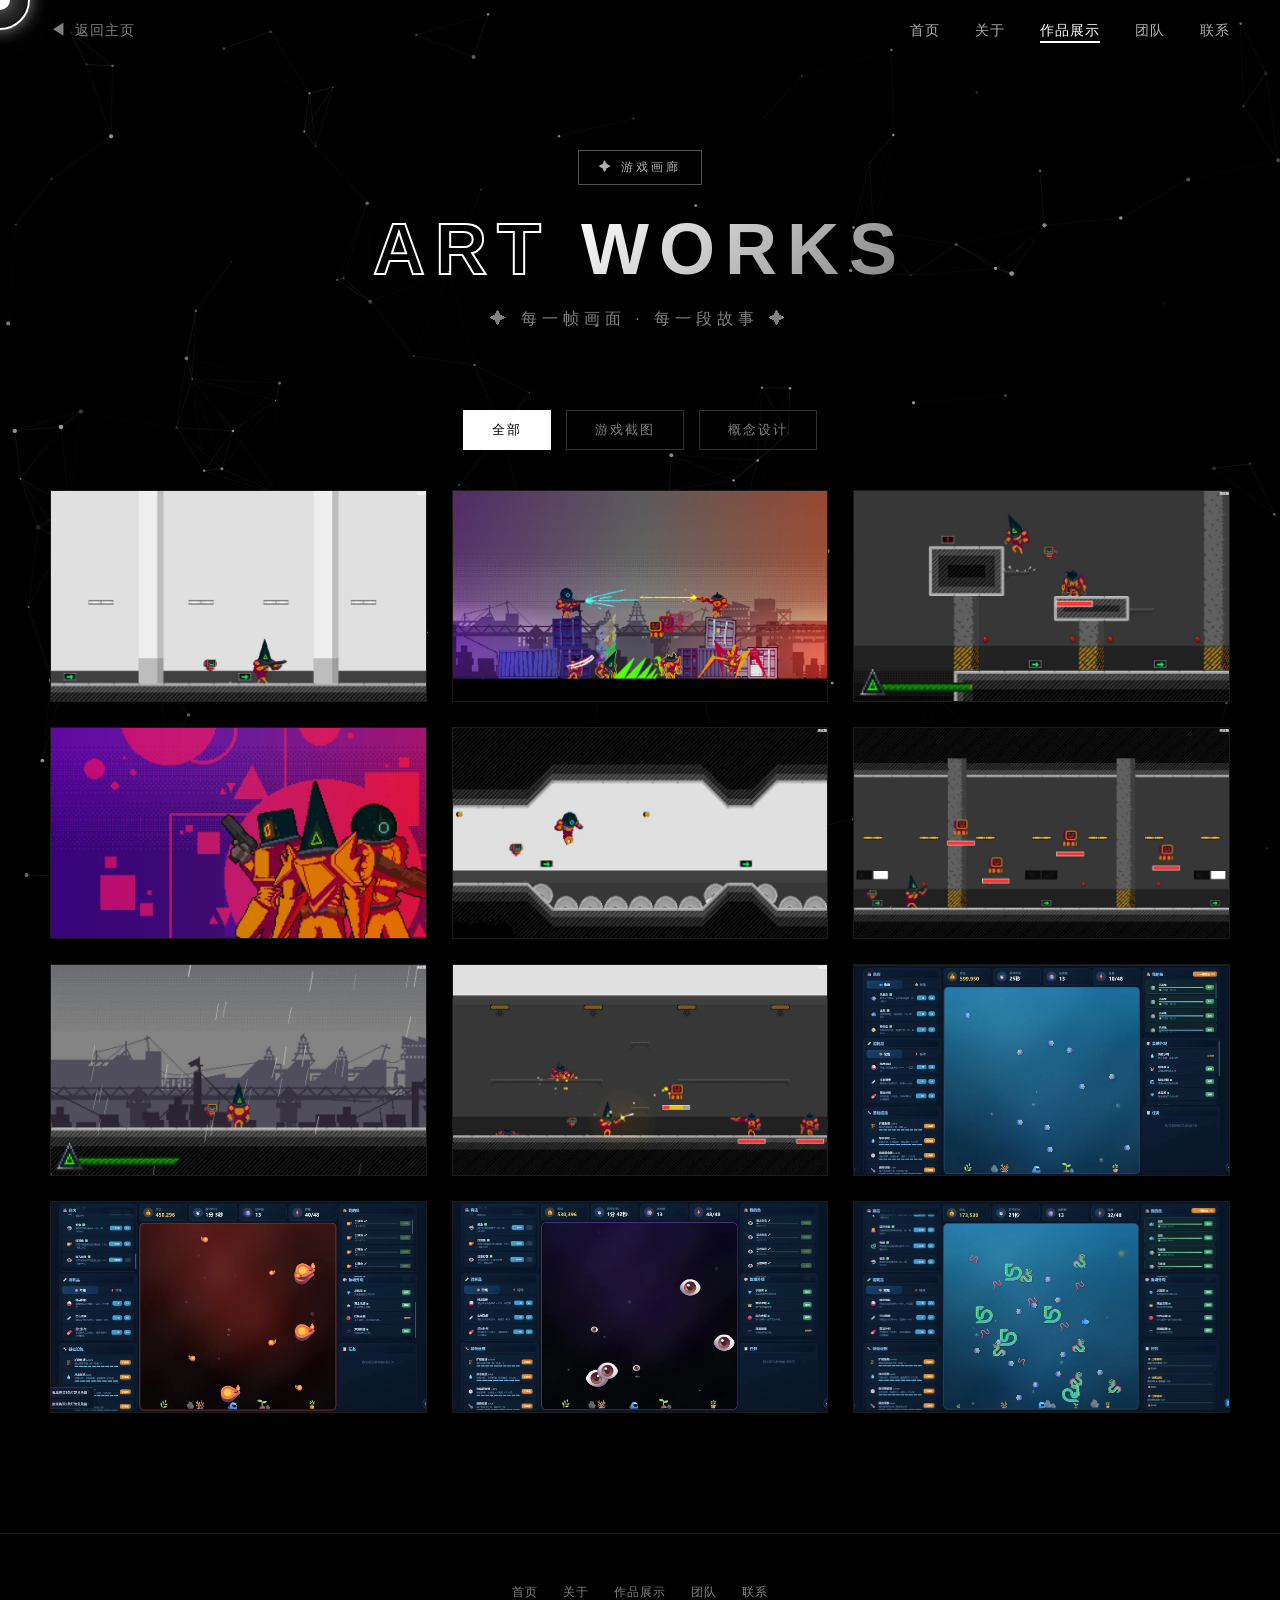
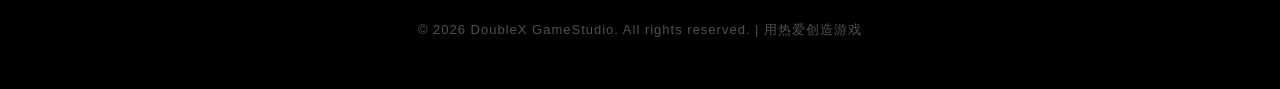
==== commit a4077695: "修改了数个bug，更改图片为webp格式降低性能开销，更改了一些错误文本内容" ====
--- a/works/index.html
+++ b/works/index.html
@@ -4,7 +4,23 @@
     <meta charset="UTF-8">
     <meta name="viewport" content="width=device-width, initial-scale=1.0">
     <link rel="icon" href="../icon/DX_Logo_white.png" type="image/png">
+    <link rel="apple-touch-icon" href="../icon/apple-touch-icon.png">
     <title>作品展示 | DoubleX GameStudio</title>
+    <meta name="description" content="DoubleX GameStudio 作品展示：像素科幻平台射击《几何》、放置养成《养鱼大亨》的游戏截图与概念设计，共 12 幅作品图。">
+    <link rel="canonical" href="https://doublex.top/works/">
+    <meta property="og:type" content="website">
+    <meta property="og:site_name" content="DoubleX GameStudio">
+    <meta property="og:locale" content="zh_CN">
+    <meta property="og:title" content="作品展示 | DoubleX GameStudio">
+    <meta property="og:description" content="像素科幻平台射击《几何》、放置养成《养鱼大亨》的游戏截图与概念设计。">
+    <meta property="og:url" content="https://doublex.top/works/">
+    <meta property="og:image" content="https://doublex.top/og-image.jpg">
+    <meta property="og:image:width" content="1200">
+    <meta property="og:image:height" content="630">
+    <meta name="twitter:card" content="summary_large_image">
+    <meta name="twitter:title" content="作品展示 | DoubleX GameStudio">
+    <meta name="twitter:description" content="像素科幻平台射击《几何》、放置养成《养鱼大亨》的游戏截图与概念设计。">
+    <meta name="twitter:image" content="https://doublex.top/og-image.jpg">
     <link rel="stylesheet" href="../assets/common.css">
     <style>
         /* ===== 页面 Header ===== */
@@ -142,7 +158,8 @@
             position: relative;
             overflow: hidden;
             border: 1px solid var(--gray-700);
-            aspect-ratio: 4 / 3;
+            /* 16:9 —— 与截图原始比例一致，避免 4:3 裁掉约 28% 画面 */
+            aspect-ratio: 16 / 9;
             cursor: pointer;
             transition: all 0.4s ease;
         }
@@ -152,15 +169,26 @@
             transform: translateY(-6px);
         }
 
+        /* 图片容器：绝对定位铺满卡片，作为图片缩放与遮罩的定位基准 */
         .gallery-item .item-image {
+            position: absolute;
+            inset: 0;
+            background: var(--gray-800);
+        }
+
+        .gallery-item .item-image > picture,
+        .gallery-item .item-image > img {
+            display: block;
+            width: 100%;
+            height: 100%;
+        }
+
+        .gallery-item .item-image img {
             width: 100%;
             height: 100%;
             object-fit: cover;
-            transition: all 0.5s ease;
-            background: var(--gray-800);
-            display: flex;
-            align-items: center;
-            justify-content: center;
+            display: block;
+            transition: transform 0.5s ease;
         }
 
         .gallery-item .item-image .placeholder-icon {
@@ -168,7 +196,7 @@
             opacity: 0.4;
         }
 
-        .gallery-item:hover .item-image {
+        .gallery-item:hover .item-image img {
             transform: scale(1.05);
         }
 
@@ -346,6 +374,12 @@
                 right: 15px;
                 width: 40px;
                 height: 40px;
+            }
+
+            /* 小屏灯箱不要固定最小尺寸，避免超出视口 */
+            .lightbox .item-image {
+                min-width: 0 !important;
+                min-height: 0 !important;
             }
         }
 
@@ -410,7 +444,8 @@
         <button class="filter-btn active" data-filter="all">全部</button>
         <button class="filter-btn" data-filter="game">游戏截图</button>
         <button class="filter-btn" data-filter="art">概念设计</button>
-        <button class="filter-btn" data-filter="ui">UI / 界面</button>
+        <!-- UI / 界面分类暂无内容：隐藏按钮，避免点出空列表（作品补齐后去掉 hidden 即可） -->
+        <button class="filter-btn" data-filter="ui" hidden>UI / 界面</button>
     </div>
 
     <!-- ===== 作品画廊 ===== -->
@@ -419,8 +454,11 @@
 
             <!-- #01 游戏截图 - 几何 -->
             <div class="gallery-item reveal-up" data-category="game" data-url="https://www.bilibili.com/video/BV19So8BSETa/?share_source=copy_web&vd_source=2e09082c61f352444b3830b05da03493">
-                <div class="item-image" style="padding:0; overflow:hidden;">
-                    <img src="images/game/GEOMETRY/《几何》游戏截图_1.jpg" alt="几何" style="width:100%; height:100%; object-fit:cover;">
+                <div class="item-image">
+                    <picture>
+                        <source srcset="images/game/GEOMETRY/《几何》游戏截图_1.webp" type="image/webp">
+                        <img src="images/game/GEOMETRY/《几何》游戏截图_1.jpg" alt="《几何》游戏截图：极简弹幕" width="1536" height="864" loading="lazy" decoding="async">
+                    </picture>
                 </div>
                 <div class="item-overlay">
                     <span class="item-category">游戏截图</span>
@@ -432,8 +470,11 @@
 
             <!-- #02 概念设计 - 几何宣传图 -->
             <div class="gallery-item reveal-up" data-category="art" data-url="">
-                <div class="item-image" style="padding:0; overflow:hidden;">
-                    <img src="images/art/GEOMETRY/《几何》宣传图_1.png" alt="几何宣传图" style="width:100%; height:100%; object-fit:cover;">
+                <div class="item-image">
+                    <picture>
+                        <source srcset="images/art/GEOMETRY/《几何》宣传图_1.webp" type="image/webp">
+                        <img src="images/art/GEOMETRY/《几何》宣传图_1.png" alt="《几何》官方宣传海报" width="1920" height="1080" loading="lazy" decoding="async">
+                    </picture>
                 </div>
                 <div class="item-overlay">
                     <span class="item-category">概念设计</span>
@@ -445,8 +486,11 @@
 
             <!-- #03 游戏截图 - 几何 -->
             <div class="gallery-item reveal-up" data-category="game" data-url="">
-                <div class="item-image" style="padding:0; overflow:hidden;">
-                    <img src="images/game/GEOMETRY/《几何》游戏截图_2.jpg" alt="几何" style="width:100%; height:100%; object-fit:cover;">
+                <div class="item-image">
+                    <picture>
+                        <source srcset="images/game/GEOMETRY/《几何》游戏截图_2.webp" type="image/webp">
+                        <img src="images/game/GEOMETRY/《几何》游戏截图_2.jpg" alt="《几何》游戏截图：色彩风暴" width="1536" height="864" loading="lazy" decoding="async">
+                    </picture>
                 </div>
                 <div class="item-overlay">
                     <span class="item-category">游戏截图</span>
@@ -458,8 +502,11 @@
 
             <!-- #04 概念设计 - 几何宣传图2 -->
             <div class="gallery-item reveal-up" data-category="art" data-url="">
-                <div class="item-image" style="padding:0; overflow:hidden;">
-                    <img src="images/art/GEOMETRY/《几何》宣传图_2.png" alt="几何宣传图2" style="width:100%; height:100%; object-fit:cover;">
+                <div class="item-image">
+                    <picture>
+                        <source srcset="images/art/GEOMETRY/《几何》宣传图_2.webp" type="image/webp">
+                        <img src="images/art/GEOMETRY/《几何》宣传图_2.png" alt="《几何》概念海报" width="1600" height="900" loading="lazy" decoding="async">
+                    </picture>
                 </div>
                 <div class="item-overlay">
                     <span class="item-category">概念设计</span>
@@ -471,8 +518,11 @@
 
             <!-- #05 游戏截图 - 几何 -->
             <div class="gallery-item reveal-up" data-category="game" data-url="">
-                <div class="item-image" style="padding:0; overflow:hidden;">
-                    <img src="images/game/GEOMETRY/《几何》游戏截图_3.jpg" alt="几何" style="width:100%; height:100%; object-fit:cover;">
+                <div class="item-image">
+                    <picture>
+                        <source srcset="images/game/GEOMETRY/《几何》游戏截图_3.webp" type="image/webp">
+                        <img src="images/game/GEOMETRY/《几何》游戏截图_3.jpg" alt="《几何》游戏截图：竞速模式" width="1536" height="864" loading="lazy" decoding="async">
+                    </picture>
                 </div>
                 <div class="item-overlay">
                     <span class="item-category">游戏截图</span>
@@ -484,8 +534,11 @@
 
             <!-- #06 游戏截图 - 几何 -->
             <div class="gallery-item reveal-up" data-category="game" data-url="">
-                <div class="item-image" style="padding:0; overflow:hidden;">
-                    <img src="images/game/GEOMETRY/《几何》游戏截图_4.jpg" alt="几何" style="width:100%; height:100%; object-fit:cover;">
+                <div class="item-image">
+                    <picture>
+                        <source srcset="images/game/GEOMETRY/《几何》游戏截图_4.webp" type="image/webp">
+                        <img src="images/game/GEOMETRY/《几何》游戏截图_4.jpg" alt="《几何》游戏截图：无尽挑战" width="1536" height="864" loading="lazy" decoding="async">
+                    </picture>
                 </div>
                 <div class="item-overlay">
                     <span class="item-category">游戏截图</span>
@@ -497,8 +550,11 @@
 
             <!-- #07 测试关卡 -->
             <div class="gallery-item reveal-up" data-category="game" data-url="">
-                <div class="item-image" style="padding:0; overflow:hidden;">
-                    <img src="images/game/GEOMETRY/《几何》测试关卡_1.png" alt="几何测试关卡" style="width:100%; height:100%; object-fit:cover;">
+                <div class="item-image">
+                    <picture>
+                        <source srcset="images/game/GEOMETRY/《几何》测试关卡_1.webp" type="image/webp">
+                        <img src="images/game/GEOMETRY/《几何》测试关卡_1.png" alt="《几何》开发中的测试关卡" width="1600" height="900" loading="lazy" decoding="async">
+                    </picture>
                 </div>
                 <div class="item-overlay">
                     <span class="item-category">游戏截图</span>
@@ -510,8 +566,11 @@
 
             <!-- #08 游戏截图 - 几何 -->
             <div class="gallery-item reveal-up" data-category="game" data-url="">
-                <div class="item-image" style="padding:0; overflow:hidden;">
-                    <img src="images/game/GEOMETRY/《几何》游戏截图_5.jpg" alt="几何" style="width:100%; height:100%; object-fit:cover;">
+                <div class="item-image">
+                    <picture>
+                        <source srcset="images/game/GEOMETRY/《几何》游戏截图_5.webp" type="image/webp">
+                        <img src="images/game/GEOMETRY/《几何》游戏截图_5.jpg" alt="《几何》BOSS 战" width="1536" height="864" loading="lazy" decoding="async">
+                    </picture>
                 </div>
                 <div class="item-overlay">
                     <span class="item-category">游戏截图</span>
@@ -523,8 +582,11 @@
 
             <!-- #09 养鱼大亨截图 -->
             <div class="gallery-item reveal-up" data-category="game" data-url="">
-                <div class="item-image" style="padding:0; overflow:hidden;">
-                    <img src="images/game/FISHFARM/screenshot_1.png" alt="养鱼大亨" style="width:100%; height:100%; object-fit:cover;">
+                <div class="item-image">
+                    <picture>
+                        <source srcset="images/game/FISHFARM/screenshot_1.webp" type="image/webp">
+                        <img src="images/game/FISHFARM/screenshot_1.jpg" alt="《养鱼大亨》鱼塘概览" width="1536" height="833" loading="lazy" decoding="async">
+                    </picture>
                 </div>
                 <div class="item-overlay">
                     <span class="item-category">游戏截图</span>
@@ -536,8 +598,11 @@
 
             <!-- #10 养鱼大亨截图 -->
             <div class="gallery-item reveal-up" data-category="game" data-url="">
-                <div class="item-image" style="padding:0; overflow:hidden;">
-                    <img src="images/game/FISHFARM/screenshot_2.png" alt="养鱼大亨" style="width:100%; height:100%; object-fit:cover;">
+                <div class="item-image">
+                    <picture>
+                        <source srcset="images/game/FISHFARM/screenshot_2.webp" type="image/webp">
+                        <img src="images/game/FISHFARM/screenshot_2.jpg" alt="《养鱼大亨》鱼类收集" width="1536" height="829" loading="lazy" decoding="async">
+                    </picture>
                 </div>
                 <div class="item-overlay">
                     <span class="item-category">游戏截图</span>
@@ -549,8 +614,11 @@
 
             <!-- #11 养鱼大亨截图 -->
             <div class="gallery-item reveal-up" data-category="game" data-url="">
-                <div class="item-image" style="padding:0; overflow:hidden;">
-                    <img src="images/game/FISHFARM/screenshot_3.png" alt="养鱼大亨" style="width:100%; height:100%; object-fit:cover;">
+                <div class="item-image">
+                    <picture>
+                        <source srcset="images/game/FISHFARM/screenshot_3.webp" type="image/webp">
+                        <img src="images/game/FISHFARM/screenshot_3.jpg" alt="《养鱼大亨》事件系统" width="1536" height="829" loading="lazy" decoding="async">
+                    </picture>
                 </div>
                 <div class="item-overlay">
                     <span class="item-category">游戏截图</span>
@@ -562,8 +630,11 @@
 
             <!-- #12 养鱼大亨截图 -->
             <div class="gallery-item reveal-up" data-category="game" data-url="">
-                <div class="item-image" style="padding:0; overflow:hidden;">
-                    <img src="images/game/FISHFARM/screenshot_4.png" alt="养鱼大亨" style="width:100%; height:100%; object-fit:cover;">
+                <div class="item-image">
+                    <picture>
+                        <source srcset="images/game/FISHFARM/screenshot_4.webp" type="image/webp">
+                        <img src="images/game/FISHFARM/screenshot_4.jpg" alt="《养鱼大亨》远古传说" width="1536" height="838" loading="lazy" decoding="async">
+                    </picture>
                 </div>
                 <div class="item-overlay">
                     <span class="item-category">游戏截图</span>
@@ -614,19 +685,20 @@
         // ===================================================================
         // 1. 作品画廊数据
         // ===================================================================
+        // image = 回退格式（JPEG/PNG），webp = 现代格式；灯箱用 <picture> 组合输出
         const galleryItems = [
-            { category: 'game', title: '几何 - 极简弹幕', desc: '极简几何美学 × 极致弹幕挑战', image: 'images/game/GEOMETRY/《几何》游戏截图_1.jpg' },
-            { category: 'art', title: '几何 - 宣传图', desc: '几何游戏官方宣传海报概念设计', image: 'images/art/GEOMETRY/《几何》宣传图_1.png' },
-            { category: 'game', title: '几何 - 色彩风暴', desc: '五彩斑斓的几何弹幕，视觉与操作的双重考验', image: 'images/game/GEOMETRY/《几何》游戏截图_2.jpg' },
-            { category: 'art', title: '几何 - 概念海报', desc: '几何风格概念海报，展现游戏核心玩法', image: 'images/art/GEOMETRY/《几何》宣传图_2.png' },
-            { category: 'game', title: '几何 - 竞速模式', desc: '高速弹幕穿插躲避，考验极限反应速度', image: 'images/game/GEOMETRY/《几何》游戏截图_3.jpg' },
-            { category: 'game', title: '几何 - 无尽挑战', desc: '层层递进的几何迷宫，挑战你的操作极限', image: 'images/game/GEOMETRY/《几何》游戏截图_4.jpg' },
-            { category: 'game', title: '几何 - 测试关卡', desc: '开发中的测试关卡，打磨每一处细节', image: 'images/game/GEOMETRY/《几何》测试关卡_1.png' },
-            { category: 'game', title: '几何 - BOSS 战', desc: '终极几何BOSS战，极致弹幕盛宴', image: 'images/game/GEOMETRY/《几何》游戏截图_5.jpg' },
-            { category: 'game', title: '养鱼大亨 - 鱼塘概览', desc: '数十种鱼类在鱼塘中自由游弋', image: 'images/game/FISHFARM/screenshot_1.png' },
-            { category: 'game', title: '养鱼大亨 - 鱼类收集', desc: '阶梯式解锁各类稀有鱼类', image: 'images/game/FISHFARM/screenshot_2.png' },
-            { category: 'game', title: '养鱼大亨 - 事件系统', desc: '赤潮与超级赤潮考验养鱼智慧', image: 'images/game/FISHFARM/screenshot_3.png' },
-            { category: 'game', title: '养鱼大亨 - 远古传说', desc: '探寻鱼塘深处的远古存在', image: 'images/game/FISHFARM/screenshot_4.png' }
+            { category: 'game', title: '几何 - 极简弹幕', desc: '极简几何美学 × 极致弹幕挑战', image: 'images/game/GEOMETRY/《几何》游戏截图_1.jpg', webp: 'images/game/GEOMETRY/《几何》游戏截图_1.webp' },
+            { category: 'art', title: '几何 - 宣传图', desc: '几何游戏官方宣传海报概念设计', image: 'images/art/GEOMETRY/《几何》宣传图_1.png', webp: 'images/art/GEOMETRY/《几何》宣传图_1.webp' },
+            { category: 'game', title: '几何 - 色彩风暴', desc: '五彩斑斓的几何弹幕，视觉与操作的双重考验', image: 'images/game/GEOMETRY/《几何》游戏截图_2.jpg', webp: 'images/game/GEOMETRY/《几何》游戏截图_2.webp' },
+            { category: 'art', title: '几何 - 概念海报', desc: '几何风格概念海报，展现游戏核心玩法', image: 'images/art/GEOMETRY/《几何》宣传图_2.png', webp: 'images/art/GEOMETRY/《几何》宣传图_2.webp' },
+            { category: 'game', title: '几何 - 竞速模式', desc: '高速弹幕穿插躲避，考验极限反应速度', image: 'images/game/GEOMETRY/《几何》游戏截图_3.jpg', webp: 'images/game/GEOMETRY/《几何》游戏截图_3.webp' },
+            { category: 'game', title: '几何 - 无尽挑战', desc: '层层递进的几何迷宫，挑战你的操作极限', image: 'images/game/GEOMETRY/《几何》游戏截图_4.jpg', webp: 'images/game/GEOMETRY/《几何》游戏截图_4.webp' },
+            { category: 'game', title: '几何 - 测试关卡', desc: '开发中的测试关卡，打磨每一处细节', image: 'images/game/GEOMETRY/《几何》测试关卡_1.png', webp: 'images/game/GEOMETRY/《几何》测试关卡_1.webp' },
+            { category: 'game', title: '几何 - BOSS 战', desc: '终极几何BOSS战，极致弹幕盛宴', image: 'images/game/GEOMETRY/《几何》游戏截图_5.jpg', webp: 'images/game/GEOMETRY/《几何》游戏截图_5.webp' },
+            { category: 'game', title: '养鱼大亨 - 鱼塘概览', desc: '数十种鱼类在鱼塘中自由游弋', image: 'images/game/FISHFARM/screenshot_1.jpg', webp: 'images/game/FISHFARM/screenshot_1.webp' },
+            { category: 'game', title: '养鱼大亨 - 鱼类收集', desc: '阶梯式解锁各类稀有鱼类', image: 'images/game/FISHFARM/screenshot_2.jpg', webp: 'images/game/FISHFARM/screenshot_2.webp' },
+            { category: 'game', title: '养鱼大亨 - 事件系统', desc: '赤潮与超级赤潮考验养鱼智慧', image: 'images/game/FISHFARM/screenshot_3.jpg', webp: 'images/game/FISHFARM/screenshot_3.webp' },
+            { category: 'game', title: '养鱼大亨 - 远古传说', desc: '探寻鱼塘深处的远古存在', image: 'images/game/FISHFARM/screenshot_4.jpg', webp: 'images/game/FISHFARM/screenshot_4.webp' }
         ];
 
         // ===================================================================
@@ -666,7 +738,9 @@
                 const item = galleryItems[index];
                 if (!item) return;
 
-                lightboxImage.innerHTML = `<img src="${item.image}" alt="${item.title}" style="max-width:100%; max-height:80vh; display:block; border:1px solid var(--gray-600); background:var(--gray-800);">`;
+                // 用 <picture> 输出，浏览器不支持 WebP 时自动回退到 JPEG/PNG
+                const source = item.webp ? `<source srcset="${item.webp}" type="image/webp">` : '';
+                lightboxImage.innerHTML = `<picture>${source}<img src="${item.image}" alt="${item.title}" style="max-width:100%; max-height:80vh; display:block; border:1px solid var(--gray-600); background:var(--gray-800);"></picture>`;
                 lightboxTitle.textContent = item.title;
                 lightboxDesc.textContent = item.desc;
                 lightbox.classList.add('open');
--- a/assets/common.css
+++ b/assets/common.css
@@ -380,7 +380,7 @@
     }
 
     .nav-links {
-        display: none;
+        display: flex;
         position: absolute;
         top: 100%;
         left: 0;
@@ -390,10 +390,17 @@
         padding: 30px;
         gap: 25px;
         border-bottom: 1px solid var(--gray-700);
+        visibility: hidden;
+        opacity: 0;
+        transform: translateY(-10px);
+        transition: opacity 0.3s, transform 0.3s, visibility 0s 0.3s;
     }
 
     .nav-links.active {
-        display: flex;
+        visibility: visible;
+        opacity: 1;
+        transform: translateY(0);
+        transition: opacity 0.3s, transform 0.3s, visibility 0s 0s;
     }
 
     .menu-toggle {
